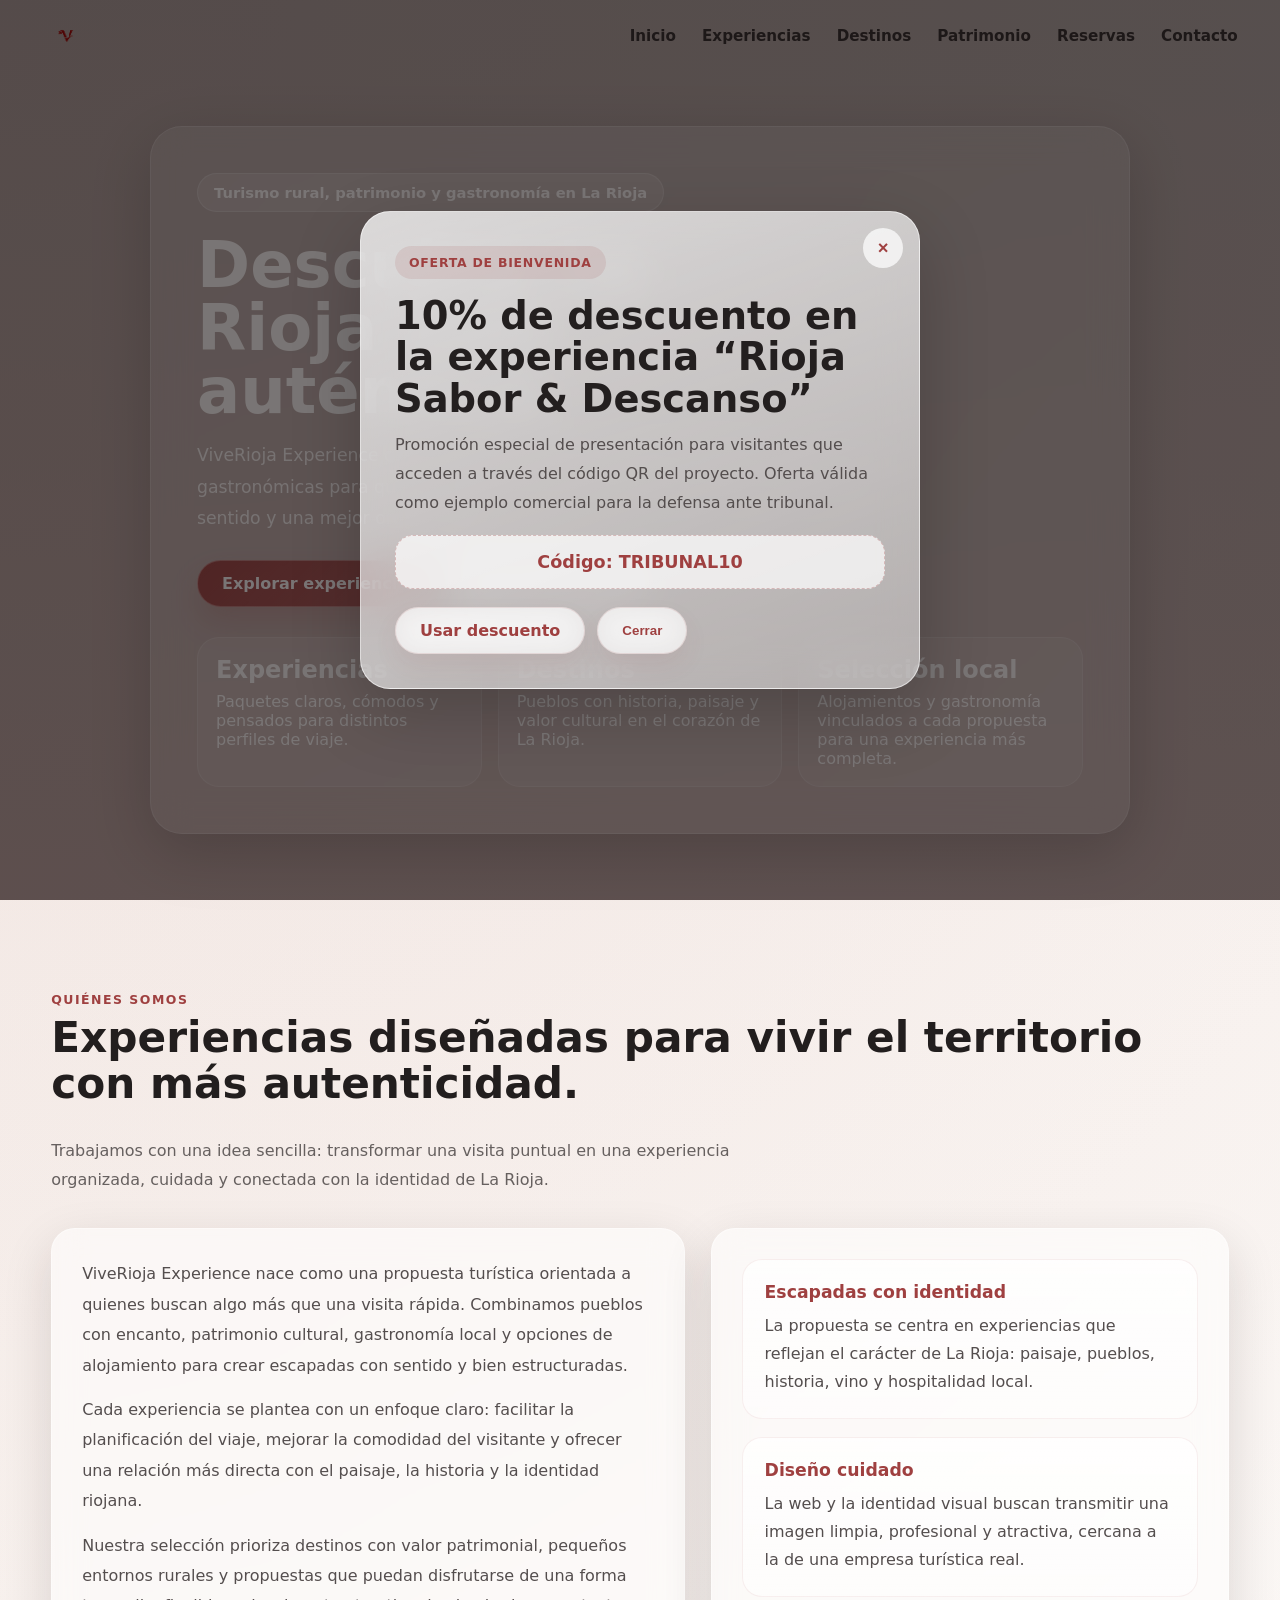
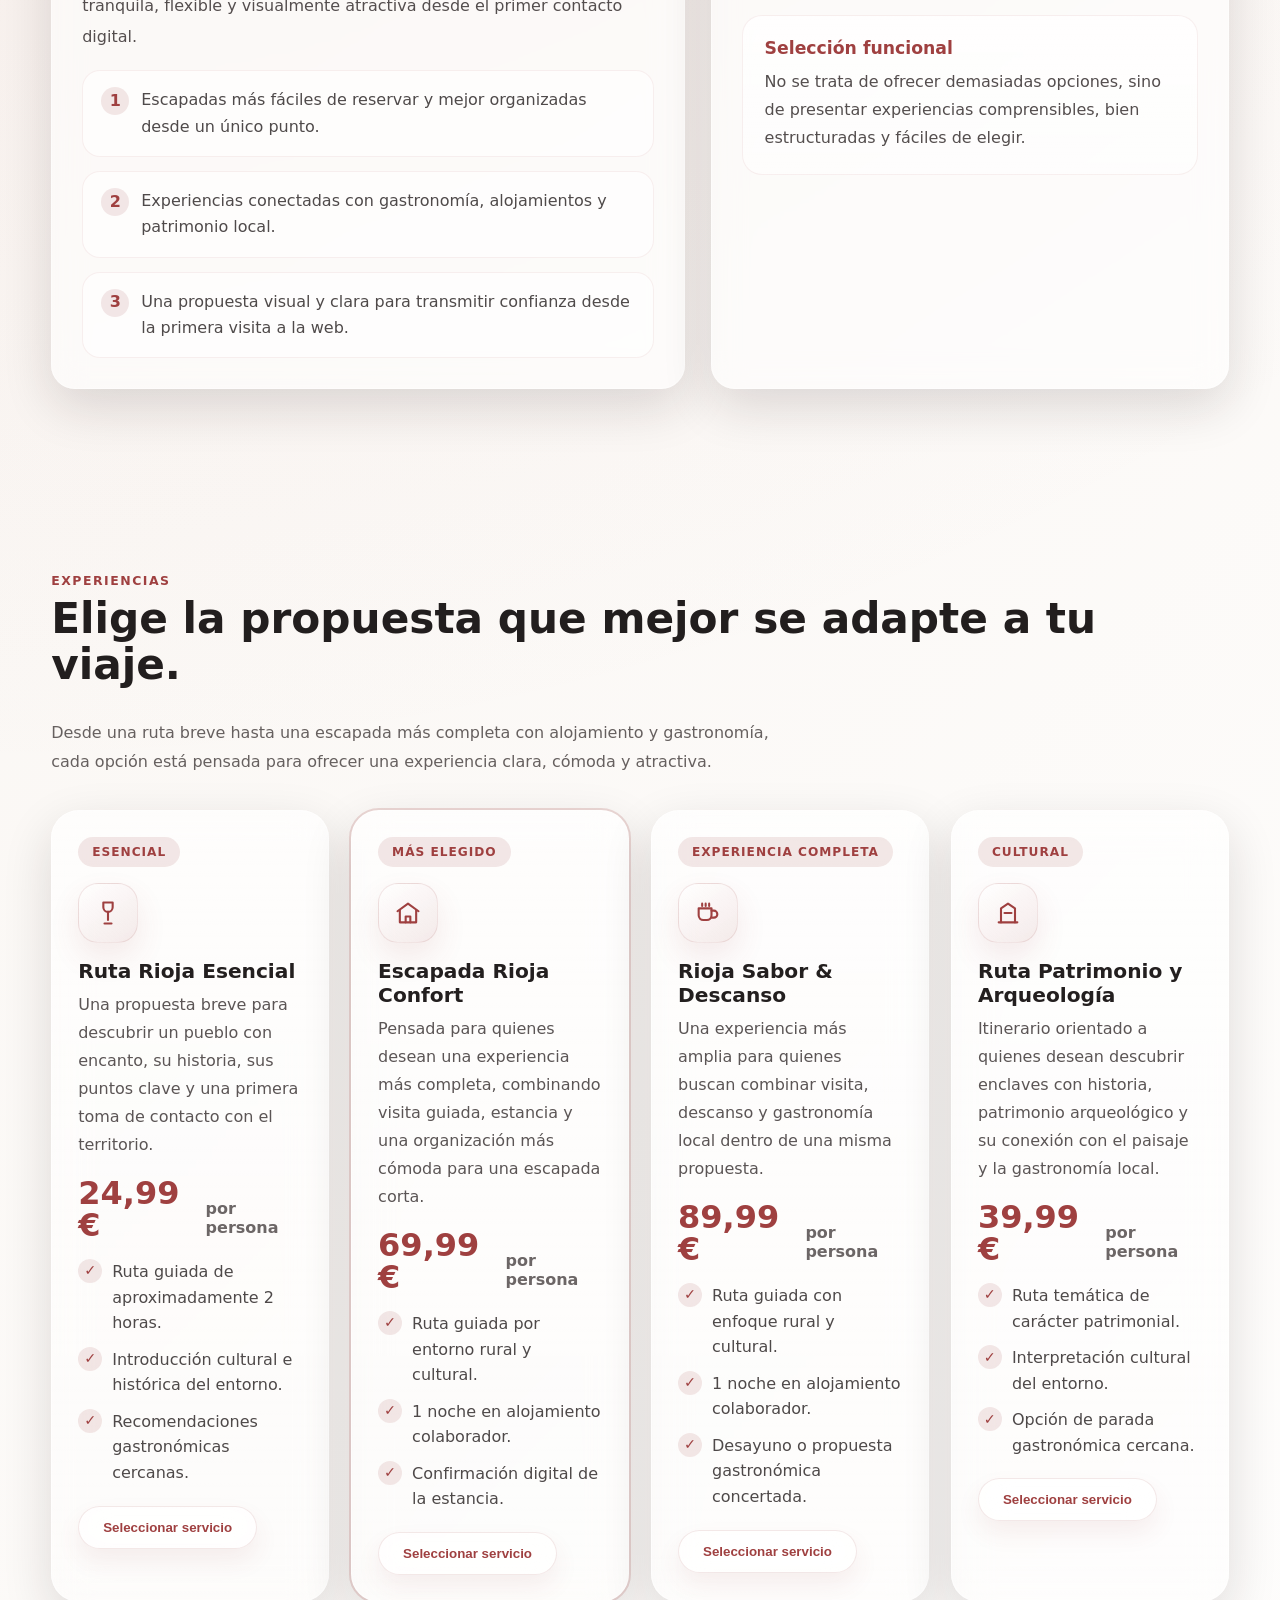
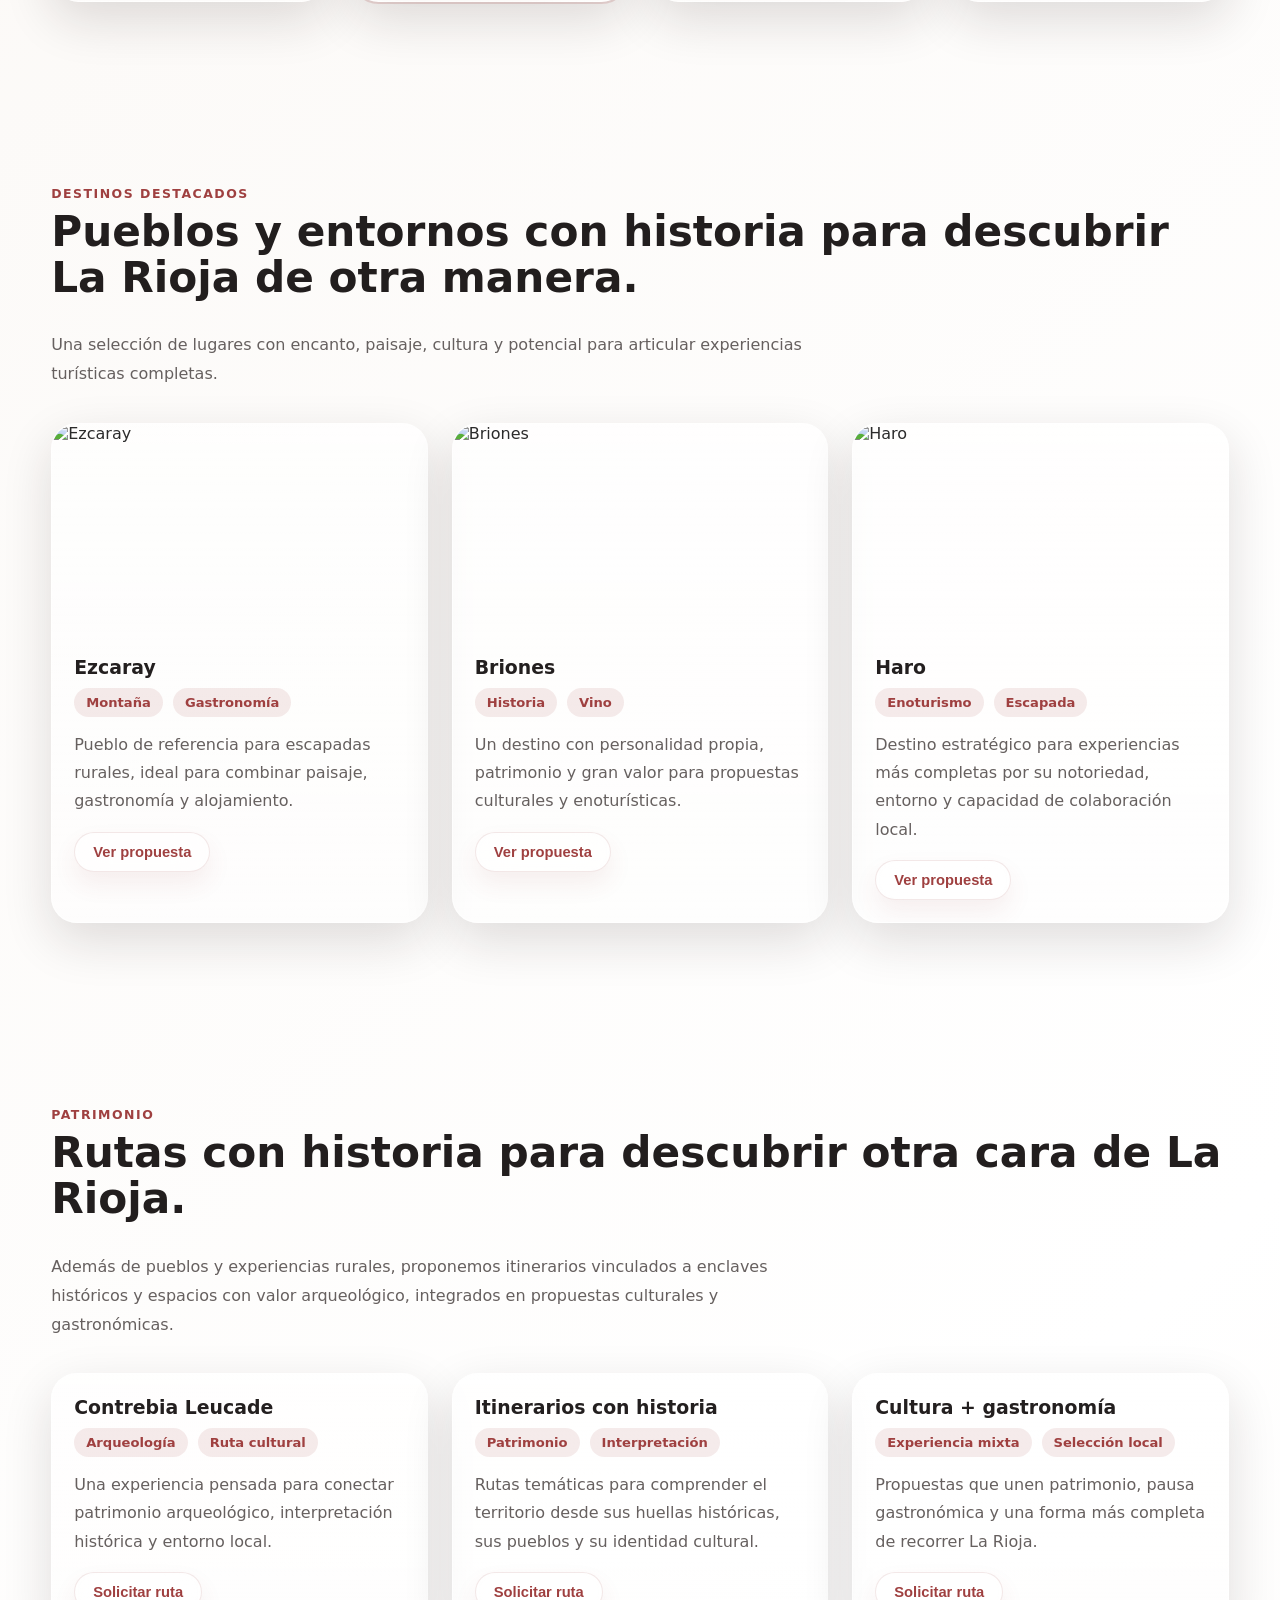
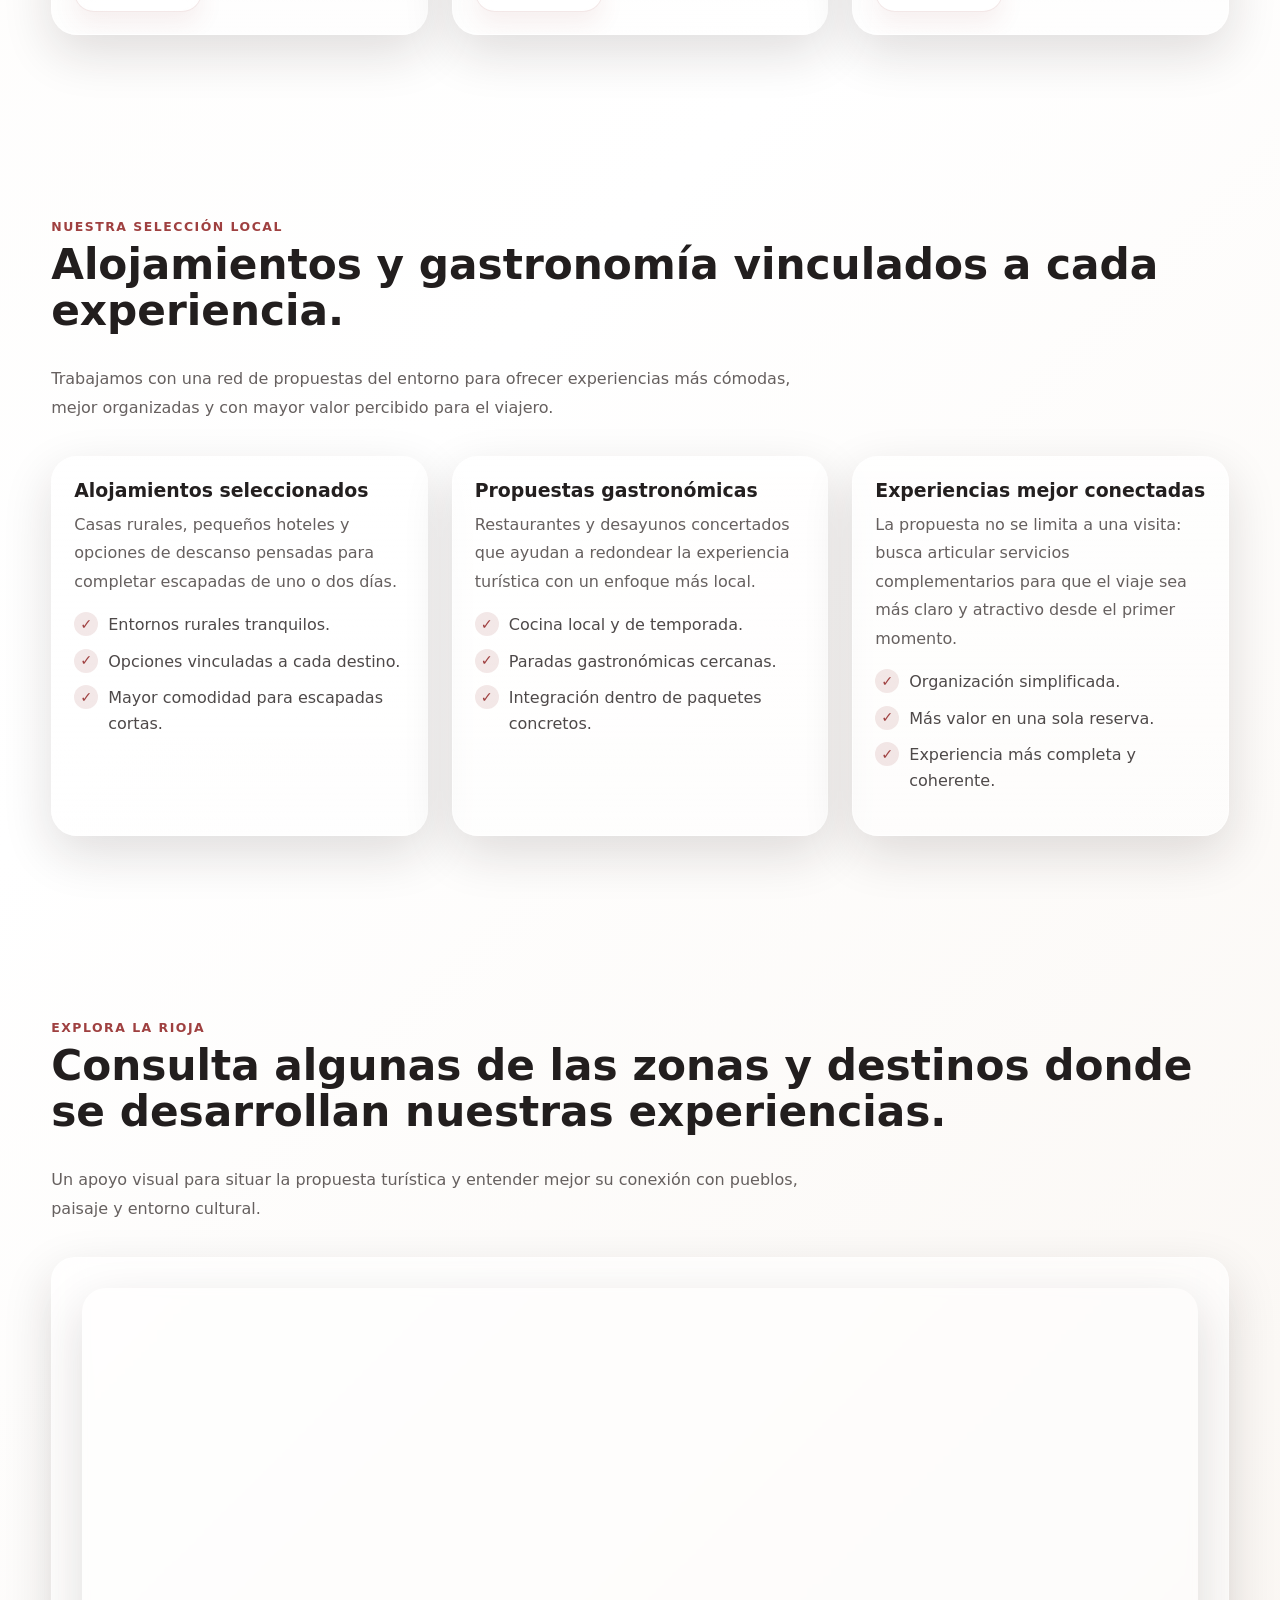
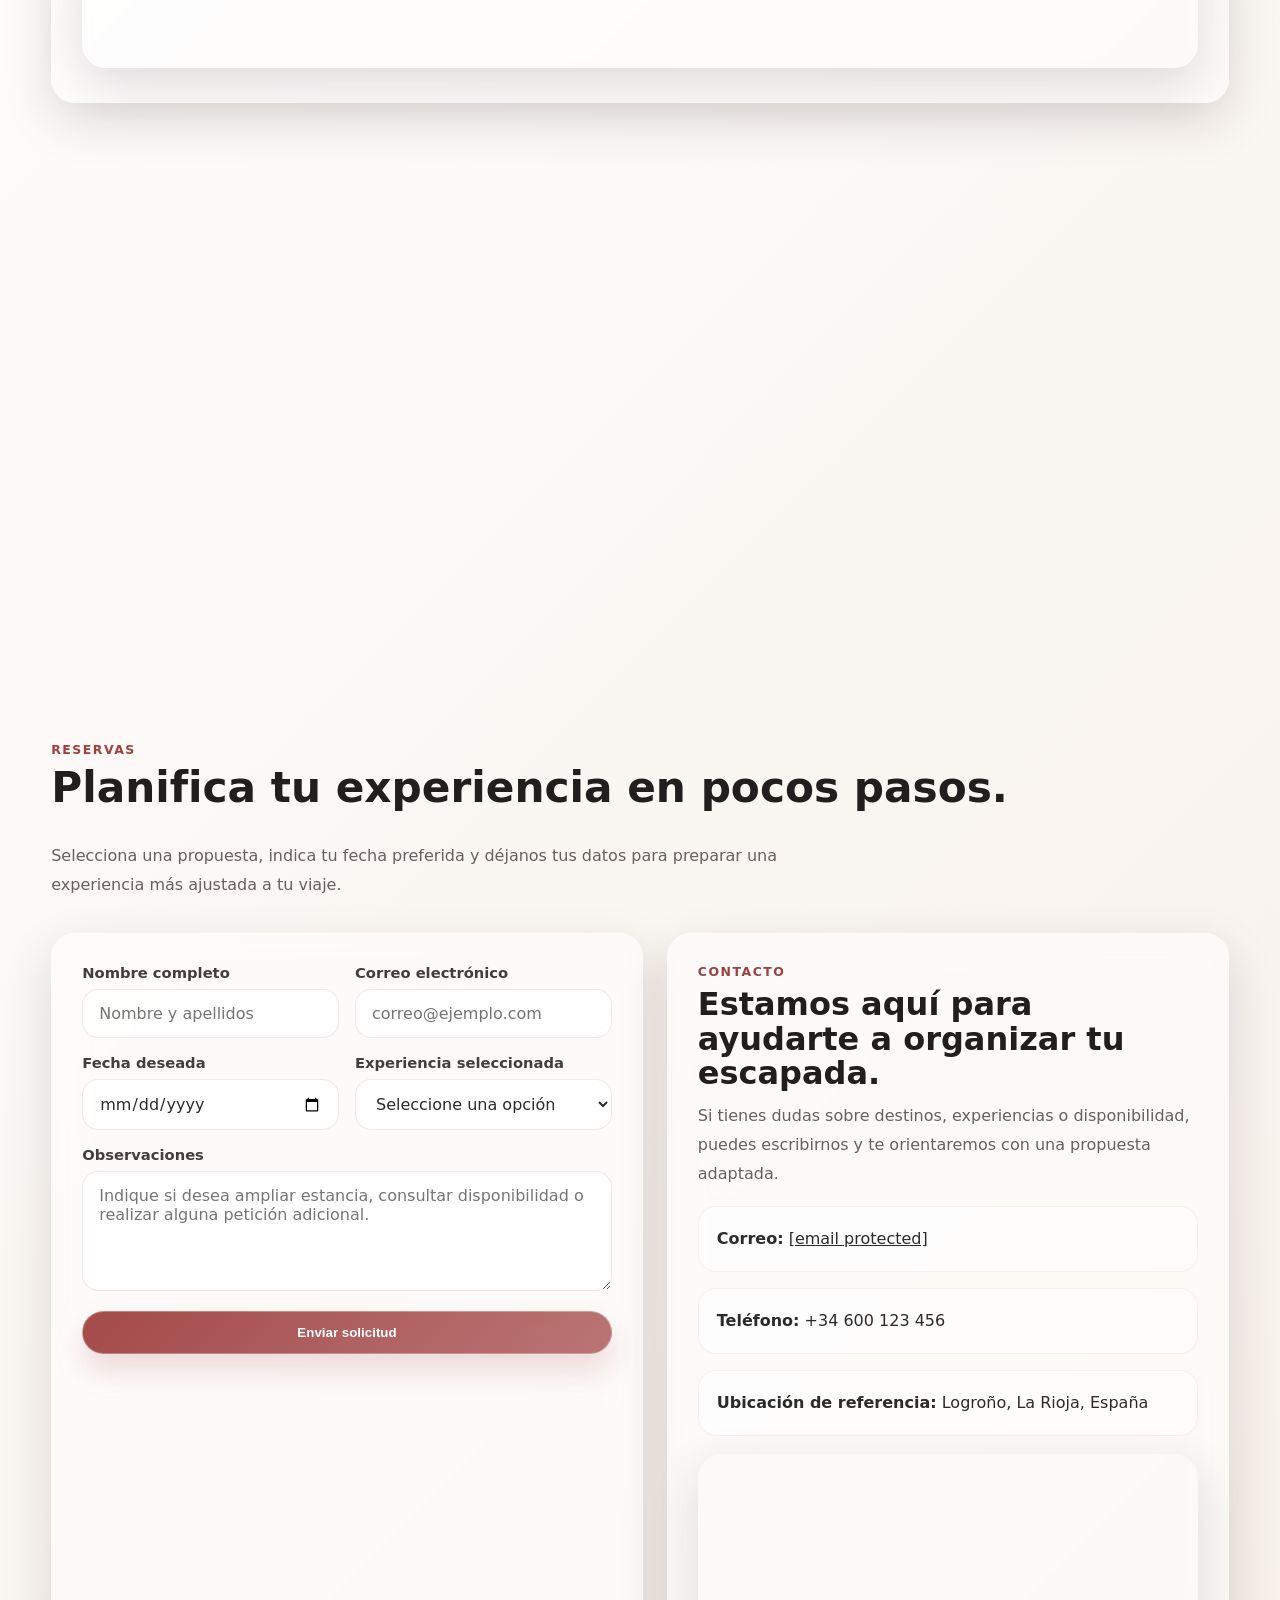
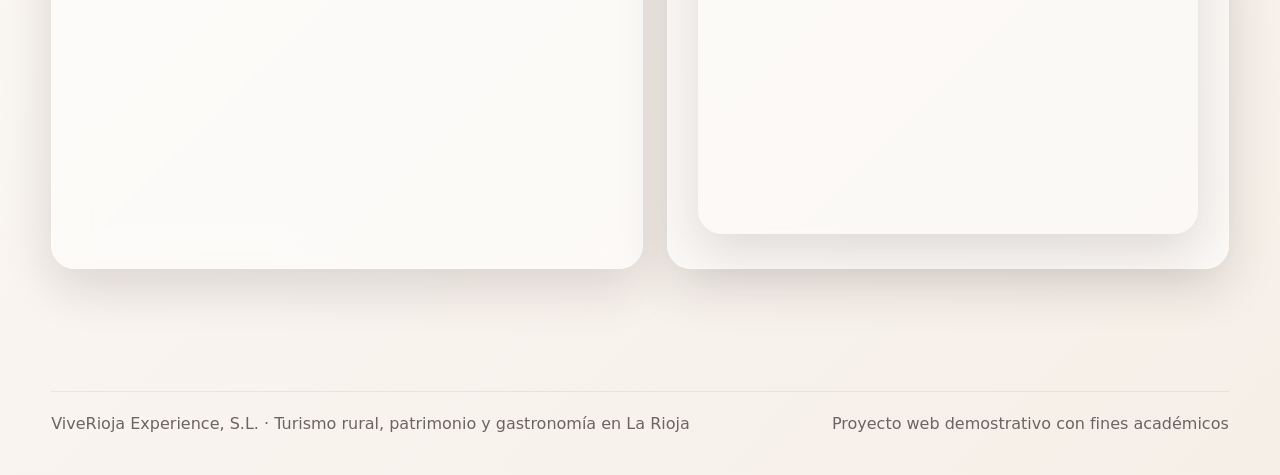
==== viverioja-experience/index.html @ 10814cdd "Add files via upload" ====
<!DOCTYPE html>
<html lang="es">
<head>
  <meta charset="UTF-8" />
  <meta name="viewport" content="width=device-width, initial-scale=1.0" />
  <title>ViveRioja Experience, S.L.</title>
  <meta name="description" content="ViveRioja Experience — Turismo rural, patrimonio y gastronomía en La Rioja. Experiencias auténticas para descubrir la región." />
  <meta name="author" content="ViveRioja Experience, S.L." />
  <link rel="canonical" href="https://viverioja.es/" />
  <link rel="icon" href="data:image/svg+xml,<svg xmlns='http://www.w3.org/2000/svg' viewBox='0 0 100 100'><text y='.9em' font-size='90'>🍷</text></svg>" />

  <style>
    :root {
      --brand: #9f4040;
      --brand-dark: #7c2f2f;
      --text: #2b2b2b;
      --muted: #66605f;
      --bg-soft: #f7f2ed;
      --glass: rgba(255,255,255,0.55);
      --glass-strong: rgba(255,255,255,0.72);
      --border: rgba(255,255,255,0.42);
      --shadow: 0 18px 50px rgba(36, 23, 23, 0.14);
      --radius: 24px;
      --max: 1220px;
      /* Colores de texto centralizados */
      --text-dark: #231f1f;
      --text-mid: #5b5555;
      --text-soft: #544e4e;
      --text-card: #4e4949;
      --text-label: #433d3d;
    }

    * {
      box-sizing: border-box;
      margin: 0;
      padding: 0;
    }

    html {
      scroll-behavior: smooth;
    }

    body {
      font-family: "Segoe UI", system-ui, sans-serif;
      color: var(--text);
      background:
        radial-gradient(circle at top left, rgba(159,64,64,0.10), transparent 28%),
        linear-gradient(135deg, #f8f3ee, #ffffff 58%, #f6efe8);
      overflow-x: hidden;
    }

    img {
      max-width: 100%;
      display: block;
    }

    a {
      color: inherit;
    }

    .container {
      width: min(92%, var(--max));
      margin: 0 auto;
    }

    nav {
      position: fixed;
      inset: 0 0 auto 0;
      z-index: 1200;
      transition: 0.2s ease;
    }

    nav.scrolled {
      background: rgba(255,255,255,0.7);
      backdrop-filter: blur(16px);
      border-bottom: 1px solid rgba(0,0,0,0.05);
      box-shadow: 0 8px 24px rgba(0,0,0,0.05);
    }

    .nav-wrap {
      width: min(94%, 1280px);
      margin: 0 auto;
      min-height: 72px;
      display: flex;
      align-items: center;
      justify-content: space-between;
      gap: 20px;
    }

    .brand {
      display: flex;
      align-items: center;
      text-decoration: none;
      flex-shrink: 0;
    }

    .brand img {
      height: 56px;
      width: auto;
      display: block;
    }

    .nav-links {
      display: flex;
      align-items: center;
      gap: 18px;
      flex-wrap: wrap;
    }

    .nav-links a {
      text-decoration: none;
      font-size: 0.95rem;
      font-weight: 600;
      color: #2e2b2b;
      transition: 0.25s ease;
      padding: 8px 4px;
    }

    .nav-links a:hover {
      color: var(--brand);
    }

    .btn,
    .ghost-btn,
    .package-btn,
    .mini-btn {
      position: relative;
      overflow: hidden;
      display: inline-flex;
      align-items: center;
      justify-content: center;
      gap: 8px;
      padding: 13px 24px;
      border-radius: 999px;
      text-decoration: none;
      font-weight: 700;
      transition: transform 0.28s ease, box-shadow 0.28s ease, background 0.28s ease, color 0.28s ease;
      cursor: pointer;
      border: 1px solid rgba(255,255,255,0.3);
      backdrop-filter: blur(16px);
    }

    .btn {
      color: white;
      background: linear-gradient(135deg, rgba(159,64,64,0.95), rgba(159,64,64,0.72));
      box-shadow: 0 16px 30px rgba(159,64,64,0.18);
    }

    .ghost-btn,
    .package-btn,
    .mini-btn {
      color: var(--brand);
      background: rgba(255,255,255,0.6);
      border-color: rgba(159,64,64,0.12);
      box-shadow: 0 12px 24px rgba(159,64,64,0.08);
    }

    .mini-btn {
      padding: 11px 18px;
      font-size: 0.92rem;
    }

    .btn:hover,
    .ghost-btn:hover,
    .package-btn:hover,
    .mini-btn:hover {
      transform: translateY(-2px);
      box-shadow: 0 18px 32px rgba(159,64,64,0.18);
    }

    .hero {
      min-height: 100vh;
      display: grid;
      place-items: center;
      position: relative;
      padding: 120px 0 60px;
      background:
        linear-gradient(rgba(18,12,12,0.30), rgba(73,22,22,0.30)),
        url('https://images.unsplash.com/photo-1506377247377-2a5b3b417ebb?auto=format&fit=crop&w=1800&q=80') center/cover fixed;
      color: white;
    }

    /* Fix parallax en iOS/Safari */
    @media (max-width: 768px) {
      .hero { background-attachment: scroll; }
    }

    /* Offset para nav fija al hacer scroll a sección */
    section[id] { scroll-margin-top: 80px; }

    .hero-card {
      width: min(92%, 980px);
      background: rgba(255,255,255,0.14);
      border: 1px solid rgba(255,255,255,0.22);
      backdrop-filter: blur(18px);
      border-radius: 32px;
      padding: 46px;
      box-shadow: 0 18px 60px rgba(0,0,0,0.18);
    }

    .eyebrow-light {
      display: inline-flex;
      padding: 10px 16px;
      border-radius: 999px;
      font-weight: 600;
      font-size: 0.92rem;
      background: rgba(255,255,255,0.16);
      border: 1px solid rgba(255,255,255,0.22);
      margin-bottom: 22px;
    }

    .hero h1 {
      font-size: clamp(2.7rem, 5vw, 5rem);
      line-height: 0.98;
      max-width: 10ch;
      margin-bottom: 18px;
    }

    .hero p {
      max-width: 720px;
      font-size: 1.08rem;
      line-height: 1.8;
      color: rgba(255,255,255,0.92);
      margin-bottom: 26px;
    }

    .hero-actions {
      display: flex;
      gap: 14px;
      flex-wrap: wrap;
      margin-bottom: 30px;
    }

    .hero-strip {
      display: grid;
      grid-template-columns: repeat(3, minmax(0,1fr));
      gap: 16px;
      margin-top: 12px;
    }

    .hero-box {
      background: rgba(255,255,255,0.10);
      border: 1px solid rgba(255,255,255,0.16);
      border-radius: 22px;
      padding: 18px;
    }

    .hero-box strong {
      display: block;
      font-size: 1.5rem;
      margin-bottom: 8px;
    }

    section {
      padding: 92px 0;
    }

    .section-head {
      display: flex;
      justify-content: space-between;
      align-items: end;
      gap: 20px;
      margin-bottom: 34px;
      flex-wrap: wrap;
    }

    .eyebrow {
      color: var(--brand);
      font-size: 0.78rem;
      font-weight: 800;
      letter-spacing: 0.12em;
      text-transform: uppercase;
      margin-bottom: 8px;
    }

    h2 {
      font-size: clamp(2rem, 3.3vw, 3rem);
      line-height: 1.08;
      margin-bottom: 10px;
      color: #221e1e;
    }

    .section-copy {
      max-width: 760px;
      color: var(--muted);
      line-height: 1.82;
    }

    .glass-panel {
      background: var(--glass);
      border: 1px solid var(--border);
      backdrop-filter: blur(16px);
      border-radius: var(--radius);
      box-shadow: var(--shadow);
      padding: 30px;
    }

    .intro-grid {
      display: grid;
      grid-template-columns: 1.1fr 0.9fr;
      gap: 26px;
      align-items: stretch;
    }

    .intro-copy p {
      color: #544e4e;
      line-height: 1.9;
      margin-bottom: 14px;
    }

    .intro-list {
      display: grid;
      gap: 14px;
      margin-top: 18px;
    }

    .intro-list li {
      list-style: none;
      display: flex;
      gap: 12px;
      align-items: start;
      padding: 16px 18px;
      border-radius: 18px;
      background: rgba(255,255,255,0.58);
      border: 1px solid rgba(159,64,64,0.08);
      color: #4f4a4a;
      line-height: 1.65;
    }

    .mini-badge {
      width: 28px;
      height: 28px;
      border-radius: 50%;
      display: grid;
      place-items: center;
      background: rgba(159,64,64,0.12);
      color: var(--brand);
      font-weight: 800;
      flex: 0 0 auto;
    }

    .side-stack {
      display: grid;
      gap: 18px;
    }

    .side-card {
      border-radius: 20px;
      padding: 22px;
      background: linear-gradient(180deg, rgba(255,255,255,0.75), rgba(255,255,255,0.50));
      border: 1px solid rgba(159,64,64,0.08);
    }

    .side-card h3 {
      color: var(--brand);
      font-size: 1.08rem;
      margin-bottom: 10px;
    }

    .side-card p {
      color: #565050;
      line-height: 1.75;
    }

    .package-grid {
      display: grid;
      grid-template-columns: repeat(4, minmax(0,1fr));
      gap: 22px;
    }

    .package-card {
      position: relative;
      background: linear-gradient(180deg, rgba(255,255,255,0.68), rgba(255,255,255,0.42));
      border: 1px solid rgba(255,255,255,0.56);
      backdrop-filter: blur(18px);
      border-radius: 28px;
      padding: 26px;
      box-shadow: var(--shadow);
      transition: transform 0.3s ease, box-shadow 0.3s ease, opacity 0.3s ease, filter 0.3s ease;
      z-index: 2;
    }

    .package-card.featured {
      outline: 2px solid rgba(159,64,64,0.18);
    }

    .package-grid:hover .package-card {
      opacity: 0.45;
      transform: scale(0.98);
      filter: brightness(0.78);
    }

    .package-grid:hover .package-card:hover {
      opacity: 1;
      transform: scale(1.035) translateY(-10px);
      filter: brightness(1);
      z-index: 10;
      outline: 2px solid rgba(159,64,64,0.22);
      box-shadow: 0 24px 48px rgba(159,64,64,0.18);
    }

    .pill {
      display: inline-flex;
      padding: 8px 14px;
      border-radius: 999px;
      background: rgba(159,64,64,0.12);
      color: var(--brand);
      font-size: 0.76rem;
      font-weight: 800;
      letter-spacing: 0.08em;
      text-transform: uppercase;
      margin-bottom: 16px;
    }

    .package-icon {
      width: 60px;
      height: 60px;
      border-radius: 20px;
      display: grid;
      place-items: center;
      margin-bottom: 16px;
      color: var(--brand);
      background: linear-gradient(145deg, rgba(255,255,255,0.78), rgba(159,64,64,0.10));
      border: 1px solid rgba(159,64,64,0.12);
      box-shadow: 0 14px 30px rgba(159,64,64,0.10);
    }

    .package-title {
      font-size: 1.26rem;
      color: var(--text-dark);
      margin-bottom: 8px;
    }

    .package-desc {
      color: var(--text-mid);
      line-height: 1.75;
      min-height: 88px;
      margin-bottom: 18px;
    }

    .price {
      display: flex;
      align-items: end;
      gap: 8px;
      margin-bottom: 18px;
      position: relative;
      z-index: 5;
    }

    .price strong {
      font-size: 2rem;
      line-height: 1;
      color: var(--brand);
    }

    .price span {
      color: #6c6666;
      font-weight: 600;
      margin-bottom: 4px;
    }

    .package-features {
      display: grid;
      gap: 11px;
      margin-bottom: 20px;
    }

    .package-features li {
      list-style: none;
      display: flex;
      gap: 10px;
      align-items: start;
      color: var(--text-card);
      line-height: 1.6;
    }

    .tick {
      width: 24px;
      height: 24px;
      display: grid;
      place-items: center;
      border-radius: 50%;
      background: rgba(159,64,64,0.12);
      color: var(--brand);
      font-size: 0.9rem;
      flex: 0 0 auto;
      font-weight: 800;
    }

    .destinations-grid,
    .culture-grid,
    .partners-grid {
      display: grid;
      grid-template-columns: repeat(3, minmax(0,1fr));
      gap: 24px;
    }

    .destination-card,
    .culture-card,
    .partner-card {
      background: linear-gradient(180deg, rgba(255,255,255,0.68), rgba(255,255,255,0.44));
      border: 1px solid rgba(255,255,255,0.58);
      border-radius: 26px;
      overflow: hidden;
      box-shadow: var(--shadow);
      transition: transform 0.3s ease, box-shadow 0.3s ease;
    }

    .destination-card:hover,
    .culture-card:hover,
    .partner-card:hover {
      transform: translateY(-7px);
      box-shadow: 0 24px 42px rgba(159,64,64,0.14);
    }

    .card-image {
      width: 100%;
      height: 210px;
      object-fit: cover;
    }

    .card-body {
      padding: 22px;
    }

    .card-body h3 {
      font-size: 1.18rem;
      color: var(--text-dark);
      margin-bottom: 10px;
    }

    .card-body p {
      color: var(--muted);
      line-height: 1.78;
      margin-bottom: 16px;
    }

    .meta-row {
      display: flex;
      gap: 10px;
      flex-wrap: wrap;
      margin-bottom: 14px;
    }

    .meta-chip {
      padding: 7px 12px;
      border-radius: 999px;
      background: rgba(159,64,64,0.10);
      color: var(--brand);
      font-size: 0.82rem;
      font-weight: 700;
    }

    .cta-band {
      padding: 78px 0;
    }

    .cta-box {
      background:
        linear-gradient(135deg, rgba(159,64,64,0.94), rgba(124,47,47,0.84)),
        rgba(159,64,64,0.9);
      color: white;
      border-radius: 32px;
      padding: 42px;
      box-shadow: 0 20px 50px rgba(159,64,64,0.22);
    }

    .cta-box h2 {
      color: white;
      margin-bottom: 12px;
    }

    .cta-box p {
      max-width: 760px;
      line-height: 1.85;
      margin-bottom: 22px;
      color: rgba(255,255,255,0.92);
    }

    .map-frame {
      width: 100%;
      height: 380px;
      border: 0;
      border-radius: 24px;
      box-shadow: var(--shadow);
    }

    .booking-grid {
      display: grid;
      grid-template-columns: 1fr 0.95fr;
      gap: 24px;
    }

    form {
      display: grid;
      gap: 16px;
    }

    .field-row {
      display: grid;
      grid-template-columns: 1fr 1fr;
      gap: 16px;
    }

    label {
      display: block;
      font-size: 0.92rem;
      font-weight: 700;
      margin-bottom: 8px;
      color: var(--text-label);
    }

    input, select, textarea {
      width: 100%;
      padding: 14px 16px;
      border-radius: 16px;
      border: 1px solid rgba(159,64,64,0.12);
      background: rgba(255,255,255,0.74);
      font: inherit;
      color: var(--text);
      transition: border-color 0.22s ease, box-shadow 0.22s ease, transform 0.22s ease;
    }

    input:focus, select:focus, textarea:focus {
      outline: none;
      border-color: rgba(159,64,64,0.42);
      box-shadow: 0 0 0 4px rgba(159,64,64,0.08);
      transform: translateY(-1px);
    }

    textarea {
      min-height: 120px;
      resize: vertical;
    }

    .success-message {
      display: none;
      margin-top: 10px;
      padding: 15px 18px;
      border-radius: 16px;
      background: rgba(159,64,64,0.08);
      color: var(--brand);
      font-weight: 700;
      border: 1px solid rgba(159,64,64,0.12);
    }

    .contact-list {
      display: grid;
      gap: 16px;
      margin-top: 14px;
    }

    .contact-item {
      padding: 18px;
      border-radius: 18px;
      background: rgba(255,255,255,0.62);
      border: 1px solid rgba(159,64,64,0.08);
      line-height: 1.75;
    }

    footer {
      padding: 30px 0 42px;
      color: #6b6464;
    }

    .footer-wrap {
      border-top: 1px solid rgba(159,64,64,0.10);
      padding-top: 22px;
      display: flex;
      justify-content: space-between;
      align-items: center;
      gap: 18px;
      flex-wrap: wrap;
    }

    .promo-modal {
      position: fixed;
      inset: 0;
      display: none;
      align-items: center;
      justify-content: center;
      background: rgba(16,10,10,0.56);
      padding: 20px;
      z-index: 3000;
    }

    .promo-modal.show {
      display: flex;
    }

    .promo-box {
      width: min(92%, 560px);
      background: linear-gradient(160deg, rgba(255,255,255,0.78), rgba(255,255,255,0.52));
      border: 1px solid rgba(255,255,255,0.55);
      backdrop-filter: blur(20px);
      border-radius: 30px;
      padding: 34px;
      box-shadow: 0 24px 70px rgba(0,0,0,0.2);
      position: relative;
    }

    .promo-tag {
      display: inline-flex;
      padding: 9px 14px;
      border-radius: 999px;
      background: rgba(159,64,64,0.12);
      color: var(--brand);
      font-weight: 800;
      letter-spacing: 0.06em;
      text-transform: uppercase;
      font-size: 0.78rem;
      margin-bottom: 16px;
    }

    .promo-box h3 {
      font-size: clamp(1.8rem, 4vw, 2.4rem);
      line-height: 1.08;
      margin-bottom: 12px;
      color: #231e1e;
    }

    .promo-box p {
      line-height: 1.8;
      color: #564f4f;
      margin-bottom: 18px;
    }

    .promo-code {
      padding: 16px 18px;
      border-radius: 18px;
      background: rgba(255,255,255,0.72);
      border: 1px dashed rgba(159,64,64,0.30);
      color: var(--brand);
      text-align: center;
      font-size: 1.1rem;
      font-weight: 900;
      margin-bottom: 18px;
    }

    .promo-actions {
      display: flex;
      gap: 12px;
      flex-wrap: wrap;
    }

    .close-promo {
      position: absolute;
      top: 16px;
      right: 16px;
      width: 40px;
      height: 40px;
      border: none;
      border-radius: 50%;
      background: rgba(255,255,255,0.72);
      color: var(--brand);
      cursor: pointer;
      font-size: 1.15rem;
      font-weight: 900;
    }

    #priceOverlay {
      position: fixed;
      inset: 0;
      background: rgba(0,0,0,0.64);
      backdrop-filter: blur(3px);
      z-index: 1;
      opacity: 0;
      pointer-events: none;
      transition: opacity 0.35s ease;
    }

    #priceOverlay.active {
      opacity: 1;
      pointer-events: auto;
    }

    .fade-up {
      opacity: 0;
      transform: translateY(28px);
      transition: opacity 0.75s ease, transform 0.75s ease;
    }

    .fade-up.show {
      opacity: 1;
      transform: translateY(0);
    }

    @media (max-width: 1080px) {
      .package-grid {
        grid-template-columns: repeat(2, minmax(0,1fr));
      }
    }

    @media (max-width: 980px) {
      .intro-grid,
      .destinations-grid,
      .culture-grid,
      .partners-grid,
      .booking-grid {
        grid-template-columns: 1fr;
      }

      .hero-strip,
      .field-row {
        grid-template-columns: 1fr;
      }
    }

    @media (max-width: 760px) {
      .nav-wrap {
        flex-direction: column;
        align-items: flex-start;
        padding: 14px 0;
      }

      .nav-links {
        gap: 10px 14px;
      }

      .hero {
        background-attachment: scroll;
      }

      .hero-card {
        padding: 32px 22px;
      }

      .package-grid {
        grid-template-columns: 1fr;
      }

      .hero h1 {
        max-width: 100%;
      }
    }

    /* ── Offset scroll para nav fija ── */
    section[id], header[id] { scroll-margin-top: 80px; }

    /* ── Colores hardcoded → variables ── */
    .promo-box h3 { color: var(--text-dark); }
    .promo-box p  { color: var(--text-soft); }
    .intro-copy p { color: var(--text-soft); }
    .side-card p  { color: var(--text-soft); }

    /* ── Menú hamburguesa ── */
    #menuBtn {
      display: none;
      background: none;
      border: none;
      font-size: 1.5rem;
      cursor: pointer;
      color: var(--text-dark);
      padding: 4px 8px;
      line-height: 1;
    }

    @media (max-width: 640px) {
      #menuBtn { display: block; }

      .nav-links {
        display: none;
        position: absolute;
        top: 100%;
        left: 0;
        right: 0;
        flex-direction: column;
        align-items: flex-start;
        gap: 0;
        background: rgba(255,255,255,0.97);
        backdrop-filter: blur(16px);
        border-bottom: 1px solid rgba(0,0,0,0.06);
        padding: 8px 0 16px;
      }

      .nav-links.open { display: flex; }

      .nav-links a {
        width: 100%;
        padding: 12px 24px;
        font-size: 1rem;
        border-bottom: 1px solid rgba(0,0,0,0.04);
      }

      .brand img { height: 44px; }

      .nav-wrap {
        flex-direction: row;
        align-items: center;
        position: relative;
      }
    }
  </style>
</head>
<body>

  <nav id="navbar">
    <div class="nav-wrap">
      <a href="#inicio" class="brand">
        <img src="img/logo-viverioja.png" alt="ViveRioja Experience — Inicio">
      </a>

      <button id="menuBtn" aria-label="Abrir menú" aria-expanded="false" onclick="toggleMenu()">☰</button>

      <div class="nav-links" id="navLinks">
        <a href="#inicio">Inicio</a>
        <a href="#experiencias">Experiencias</a>
        <a href="#destinos">Destinos</a>
        <a href="#patrimonio">Patrimonio</a>
        <a href="#reservas">Reservas</a>
        <a href="#contacto">Contacto</a>
      </div>
    </div>
  </nav>

  <header class="hero" id="inicio">
    <div class="hero-card fade-up show">
      <span class="eyebrow-light">Turismo rural, patrimonio y gastronomía en La Rioja</span>
      <h1>Descubre La Rioja más auténtica.</h1>
      <p>
        ViveRioja Experience diseña escapadas rurales, rutas culturales y experiencias gastronómicas para quienes desean conocer el territorio con más calma, más sentido y una mejor organización.
      </p>

      <div class="hero-actions">
        <a href="#experiencias" class="btn">Explorar experiencias</a>
        <a href="#reservas" class="ghost-btn">Reservar ahora</a>
      </div>

      <div class="hero-strip">
        <div class="hero-box">
          <strong>Experiencias</strong>
          <span>Paquetes claros, cómodos y pensados para distintos perfiles de viaje.</span>
        </div>
        <div class="hero-box">
          <strong>Destinos</strong>
          <span>Pueblos con historia, paisaje y valor cultural en el corazón de La Rioja.</span>
        </div>
        <div class="hero-box">
          <strong>Selección local</strong>
          <span>Alojamientos y gastronomía vinculados a cada propuesta para una experiencia más completa.</span>
        </div>
      </div>
    </div>
  </header>

  <main>

    <section id="presentacion">
      <div class="container">
        <div class="section-head fade-up">
          <div>
            <div class="eyebrow">Quiénes somos</div>
            <h2>Experiencias diseñadas para vivir el territorio con más autenticidad.</h2>
          </div>
          <p class="section-copy">
            Trabajamos con una idea sencilla: transformar una visita puntual en una experiencia organizada, cuidada y conectada con la identidad de La Rioja.
          </p>
        </div>

        <div class="intro-grid">
          <div class="glass-panel intro-copy fade-up">
            <p>
              ViveRioja Experience nace como una propuesta turística orientada a quienes buscan algo más que una visita rápida. Combinamos pueblos con encanto, patrimonio cultural, gastronomía local y opciones de alojamiento para crear escapadas con sentido y bien estructuradas.
            </p>
            <p>
              Cada experiencia se plantea con un enfoque claro: facilitar la planificación del viaje, mejorar la comodidad del visitante y ofrecer una relación más directa con el paisaje, la historia y la identidad riojana.
            </p>
            <p>
              Nuestra selección prioriza destinos con valor patrimonial, pequeños entornos rurales y propuestas que puedan disfrutarse de una forma tranquila, flexible y visualmente atractiva desde el primer contacto digital.
            </p>

            <ul class="intro-list">
              <li><span class="mini-badge">1</span><span>Escapadas más fáciles de reservar y mejor organizadas desde un único punto.</span></li>
              <li><span class="mini-badge">2</span><span>Experiencias conectadas con gastronomía, alojamientos y patrimonio local.</span></li>
              <li><span class="mini-badge">3</span><span>Una propuesta visual y clara para transmitir confianza desde la primera visita a la web.</span></li>
            </ul>
          </div>

          <div class="glass-panel fade-up">
            <div class="side-stack">
              <div class="side-card">
                <h3>Escapadas con identidad</h3>
                <p>La propuesta se centra en experiencias que reflejan el carácter de La Rioja: paisaje, pueblos, historia, vino y hospitalidad local.</p>
              </div>

              <div class="side-card">
                <h3>Diseño cuidado</h3>
                <p>La web y la identidad visual buscan transmitir una imagen limpia, profesional y atractiva, cercana a la de una empresa turística real.</p>
              </div>

              <div class="side-card">
                <h3>Selección funcional</h3>
                <p>No se trata de ofrecer demasiadas opciones, sino de presentar experiencias comprensibles, bien estructuradas y fáciles de elegir.</p>
              </div>
            </div>
          </div>
        </div>
      </div>
    </section>

    <section id="experiencias">
      <div class="container">
        <div class="section-head fade-up">
          <div>
            <div class="eyebrow">Experiencias</div>
            <h2>Elige la propuesta que mejor se adapte a tu viaje.</h2>
          </div>
          <p class="section-copy">
            Desde una ruta breve hasta una escapada más completa con alojamiento y gastronomía, cada opción está pensada para ofrecer una experiencia clara, cómoda y atractiva.
          </p>
        </div>

        <div class="package-grid">
          <article class="package-card fade-up">
            <span class="pill">Esencial</span>

            <div class="package-icon" aria-hidden="true">
              <svg viewBox="0 0 24 24" fill="none" width="28" height="28" stroke="currentColor" stroke-width="1.8" stroke-linecap="round" stroke-linejoin="round">
                <path d="M8 3h8v4a4 4 0 0 1-8 0V3Z"></path>
                <path d="M12 11v7"></path>
                <path d="M9 21h6"></path>
              </svg>
            </div>

            <h3 class="package-title">Ruta Rioja Esencial</h3>
            <p class="package-desc">
              Una propuesta breve para descubrir un pueblo con encanto, su historia, sus puntos clave y una primera toma de contacto con el territorio.
            </p>

            <div class="price">
              <strong>24,99 €</strong>
              <span>por persona</span>
            </div>

            <ul class="package-features">
              <li><span class="tick">✓</span><span>Ruta guiada de aproximadamente 2 horas.</span></li>
              <li><span class="tick">✓</span><span>Introducción cultural e histórica del entorno.</span></li>
              <li><span class="tick">✓</span><span>Recomendaciones gastronómicas cercanas.</span></li>
            </ul>

            <button class="package-btn" onclick="selectPackage('Ruta Rioja Esencial - 24,99 €'); activatePriceFocus();">
              Seleccionar servicio
            </button>
          </article>

          <article class="package-card featured fade-up">
            <span class="pill">Más elegido</span>

            <div class="package-icon" aria-hidden="true">
              <svg viewBox="0 0 24 24" fill="none" width="28" height="28" stroke="currentColor" stroke-width="1.8" stroke-linecap="round" stroke-linejoin="round">
                <path d="M3 10.5 12 4l9 6.5"></path>
                <path d="M5 9.5V20h14V9.5"></path>
                <path d="M10 20v-5h4v5"></path>
              </svg>
            </div>

            <h3 class="package-title">Escapada Rioja Confort</h3>
            <p class="package-desc">
              Pensada para quienes desean una experiencia más completa, combinando visita guiada, estancia y una organización más cómoda para una escapada corta.
            </p>

            <div class="price">
              <strong>69,99 €</strong>
              <span>por persona</span>
            </div>

            <ul class="package-features">
              <li><span class="tick">✓</span><span>Ruta guiada por entorno rural y cultural.</span></li>
              <li><span class="tick">✓</span><span>1 noche en alojamiento colaborador.</span></li>
              <li><span class="tick">✓</span><span>Confirmación digital de la estancia.</span></li>
            </ul>

            <button class="package-btn" onclick="selectPackage('Escapada Rioja Confort - 69,99 €'); activatePriceFocus();">
              Seleccionar servicio
            </button>
          </article>

          <article class="package-card fade-up">
            <span class="pill">Experiencia completa</span>

            <div class="package-icon" aria-hidden="true">
              <svg viewBox="0 0 24 24" fill="none" width="28" height="28" stroke="currentColor" stroke-width="1.8" stroke-linecap="round" stroke-linejoin="round">
                <path d="M4 8h11v6a4 4 0 0 1-4 4H8a4 4 0 0 1-4-4V8Z"></path>
                <path d="M15 10h2a3 3 0 1 1 0 6h-2"></path>
                <path d="M7 4v2"></path>
                <path d="M10 4v2"></path>
                <path d="M13 4v2"></path>
              </svg>
            </div>

            <h3 class="package-title">Rioja Sabor & Descanso</h3>
            <p class="package-desc">
              Una experiencia más amplia para quienes buscan combinar visita, descanso y gastronomía local dentro de una misma propuesta.
            </p>

            <div class="price">
              <strong>89,99 €</strong>
              <span>por persona</span>
            </div>

            <ul class="package-features">
              <li><span class="tick">✓</span><span>Ruta guiada con enfoque rural y cultural.</span></li>
              <li><span class="tick">✓</span><span>1 noche en alojamiento colaborador.</span></li>
              <li><span class="tick">✓</span><span>Desayuno o propuesta gastronómica concertada.</span></li>
            </ul>

            <button class="package-btn" onclick="selectPackage('Rioja Sabor & Descanso - 89,99 €'); activatePriceFocus();">
              Seleccionar servicio
            </button>
          </article>

          <article class="package-card fade-up">
            <span class="pill">Cultural</span>

            <div class="package-icon" aria-hidden="true">
              <svg viewBox="0 0 24 24" fill="none" width="28" height="28" stroke="currentColor" stroke-width="1.8" stroke-linecap="round" stroke-linejoin="round">
                <path d="M4 20h16"></path>
                <path d="M6 20V8l6-4 6 4v12"></path>
                <path d="M9 12h6"></path>
              </svg>
            </div>

            <h3 class="package-title">Ruta Patrimonio y Arqueología</h3>
            <p class="package-desc">
              Itinerario orientado a quienes desean descubrir enclaves con historia, patrimonio arqueológico y su conexión con el paisaje y la gastronomía local.
            </p>

            <div class="price">
              <strong>39,99 €</strong>
              <span>por persona</span>
            </div>

            <ul class="package-features">
              <li><span class="tick">✓</span><span>Ruta temática de carácter patrimonial.</span></li>
              <li><span class="tick">✓</span><span>Interpretación cultural del entorno.</span></li>
              <li><span class="tick">✓</span><span>Opción de parada gastronómica cercana.</span></li>
            </ul>

            <button class="package-btn" onclick="selectPackage('Ruta Patrimonio y Arqueología - 39,99 €'); activatePriceFocus();">
              Seleccionar servicio
            </button>
          </article>
        </div>
      </div>
    </section>

    <section id="destinos">
      <div class="container">
        <div class="section-head fade-up">
          <div>
            <div class="eyebrow">Destinos destacados</div>
            <h2>Pueblos y entornos con historia para descubrir La Rioja de otra manera.</h2>
          </div>
          <p class="section-copy">
            Una selección de lugares con encanto, paisaje, cultura y potencial para articular experiencias turísticas completas.
          </p>
        </div>

        <div class="destinations-grid">
          <article class="destination-card fade-up">
            <img class="card-image" src="https://images.unsplash.com/photo-1500534314209-a25ddb2bd429?auto=format&fit=crop&w=1200&q=80" alt="Ezcaray" loading="lazy">
            <div class="card-body">
              <h3>Ezcaray</h3>
              <div class="meta-row">
                <span class="meta-chip">Montaña</span>
                <span class="meta-chip">Gastronomía</span>
              </div>
              <p>Pueblo de referencia para escapadas rurales, ideal para combinar paisaje, gastronomía y alojamiento.</p>
              <button class="mini-btn" onclick="selectPackage('Escapada Rioja Confort - 69,99 €'); document.getElementById('reservas').scrollIntoView({behavior:'smooth'});">Ver propuesta</button>
            </div>
          </article>

          <article class="destination-card fade-up">
            <img class="card-image" src="https://images.unsplash.com/photo-1467269204594-9661b134dd2b?auto=format&fit=crop&w=1200&q=80" alt="Briones" loading="lazy">
            <div class="card-body">
              <h3>Briones</h3>
              <div class="meta-row">
                <span class="meta-chip">Historia</span>
                <span class="meta-chip">Vino</span>
              </div>
              <p>Un destino con personalidad propia, patrimonio y gran valor para propuestas culturales y enoturísticas.</p>
              <button class="mini-btn" onclick="selectPackage('Ruta Rioja Esencial - 24,99 €'); document.getElementById('reservas').scrollIntoView({behavior:'smooth'});">Ver propuesta</button>
            </div>
          </article>

          <article class="destination-card fade-up">
            <img class="card-image" src="https://images.unsplash.com/photo-1516483638261-f4dbaf036963?auto=format&fit=crop&w=1200&q=80" alt="Haro" loading="lazy">
            <div class="card-body">
              <h3>Haro</h3>
              <div class="meta-row">
                <span class="meta-chip">Enoturismo</span>
                <span class="meta-chip">Escapada</span>
              </div>
              <p>Destino estratégico para experiencias más completas por su notoriedad, entorno y capacidad de colaboración local.</p>
              <button class="mini-btn" onclick="selectPackage('Rioja Sabor & Descanso - 89,99 €'); document.getElementById('reservas').scrollIntoView({behavior:'smooth'});">Ver propuesta</button>
            </div>
          </article>
        </div>
      </div>
    </section>

    <section id="patrimonio">
      <div class="container">
        <div class="section-head fade-up">
          <div>
            <div class="eyebrow">Patrimonio</div>
            <h2>Rutas con historia para descubrir otra cara de La Rioja.</h2>
          </div>
          <p class="section-copy">
            Además de pueblos y experiencias rurales, proponemos itinerarios vinculados a enclaves históricos y espacios con valor arqueológico, integrados en propuestas culturales y gastronómicas.
          </p>
        </div>

        <div class="culture-grid">
          <article class="culture-card fade-up">
            <div class="card-body">
              <h3>Contrebia Leucade</h3>
              <div class="meta-row">
                <span class="meta-chip">Arqueología</span>
                <span class="meta-chip">Ruta cultural</span>
              </div>
              <p>Una experiencia pensada para conectar patrimonio arqueológico, interpretación histórica y entorno local.</p>
              <button class="mini-btn" onclick="selectPackage('Ruta Patrimonio y Arqueología - 39,99 €'); document.getElementById('reservas').scrollIntoView({behavior:'smooth'});">Solicitar ruta</button>
            </div>
          </article>

          <article class="culture-card fade-up">
            <div class="card-body">
              <h3>Itinerarios con historia</h3>
              <div class="meta-row">
                <span class="meta-chip">Patrimonio</span>
                <span class="meta-chip">Interpretación</span>
              </div>
              <p>Rutas temáticas para comprender el territorio desde sus huellas históricas, sus pueblos y su identidad cultural.</p>
              <button class="mini-btn" onclick="selectPackage('Ruta Patrimonio y Arqueología - 39,99 €'); document.getElementById('reservas').scrollIntoView({behavior:'smooth'});">Solicitar ruta</button>
            </div>
          </article>

          <article class="culture-card fade-up">
            <div class="card-body">
              <h3>Cultura + gastronomía</h3>
              <div class="meta-row">
                <span class="meta-chip">Experiencia mixta</span>
                <span class="meta-chip">Selección local</span>
              </div>
              <p>Propuestas que unen patrimonio, pausa gastronómica y una forma más completa de recorrer La Rioja.</p>
              <button class="mini-btn" onclick="selectPackage('Ruta Patrimonio y Arqueología - 39,99 €'); document.getElementById('reservas').scrollIntoView({behavior:'smooth'});">Solicitar ruta</button>
            </div>
          </article>
        </div>
      </div>
    </section>

    <section id="seleccion-local">
      <div class="container">
        <div class="section-head fade-up">
          <div>
            <div class="eyebrow">Nuestra selección local</div>
            <h2>Alojamientos y gastronomía vinculados a cada experiencia.</h2>
          </div>
          <p class="section-copy">
            Trabajamos con una red de propuestas del entorno para ofrecer experiencias más cómodas, mejor organizadas y con mayor valor percibido para el viajero.
          </p>
        </div>

        <div class="partners-grid">
          <article class="partner-card fade-up">
            <div class="card-body">
              <h3>Alojamientos seleccionados</h3>
              <p>Casas rurales, pequeños hoteles y opciones de descanso pensadas para completar escapadas de uno o dos días.</p>
              <ul class="package-features">
                <li><span class="tick">✓</span><span>Entornos rurales tranquilos.</span></li>
                <li><span class="tick">✓</span><span>Opciones vinculadas a cada destino.</span></li>
                <li><span class="tick">✓</span><span>Mayor comodidad para escapadas cortas.</span></li>
              </ul>
            </div>
          </article>

          <article class="partner-card fade-up">
            <div class="card-body">
              <h3>Propuestas gastronómicas</h3>
              <p>Restaurantes y desayunos concertados que ayudan a redondear la experiencia turística con un enfoque más local.</p>
              <ul class="package-features">
                <li><span class="tick">✓</span><span>Cocina local y de temporada.</span></li>
                <li><span class="tick">✓</span><span>Paradas gastronómicas cercanas.</span></li>
                <li><span class="tick">✓</span><span>Integración dentro de paquetes concretos.</span></li>
              </ul>
            </div>
          </article>

          <article class="partner-card fade-up">
            <div class="card-body">
              <h3>Experiencias mejor conectadas</h3>
              <p>La propuesta no se limita a una visita: busca articular servicios complementarios para que el viaje sea más claro y atractivo desde el primer momento.</p>
              <ul class="package-features">
                <li><span class="tick">✓</span><span>Organización simplificada.</span></li>
                <li><span class="tick">✓</span><span>Más valor en una sola reserva.</span></li>
                <li><span class="tick">✓</span><span>Experiencia más completa y coherente.</span></li>
              </ul>
            </div>
          </article>
        </div>
      </div>
    </section>

    <section id="mapa">
      <div class="container">
        <div class="section-head fade-up">
          <div>
            <div class="eyebrow">Explora La Rioja</div>
            <h2>Consulta algunas de las zonas y destinos donde se desarrollan nuestras experiencias.</h2>
          </div>
          <p class="section-copy">
            Un apoyo visual para situar la propuesta turística y entender mejor su conexión con pueblos, paisaje y entorno cultural.
          </p>
        </div>

        <div class="glass-panel fade-up">
          <iframe
            class="map-frame"
            src="https://www.google.com/maps?q=La%20Rioja%20Spain&output=embed"
            loading="lazy"
            referrerpolicy="no-referrer-when-downgrade">
          </iframe>
        </div>
      </div>
    </section>

    <section class="cta-band">
      <div class="container">
        <div class="cta-box fade-up">
          <h2>Planifica tu próxima escapada en La Rioja.</h2>
          <p>
            Explora una selección de experiencias pensadas para descubrir pueblos con identidad, patrimonio, gastronomía local y entornos con encanto, todo ello dentro de una propuesta visual, cómoda y mejor organizada.
          </p>
          <a href="#reservas" class="ghost-btn" style="background: rgba(255,255,255,0.18); color:white; border-color:rgba(255,255,255,0.28);">Reservar experiencia</a>
        </div>
      </div>
    </section>

    <section id="reservas">
      <div class="container">
        <div class="section-head fade-up">
          <div>
            <div class="eyebrow">Reservas</div>
            <h2>Planifica tu experiencia en pocos pasos.</h2>
          </div>
          <p class="section-copy">
            Selecciona una propuesta, indica tu fecha preferida y déjanos tus datos para preparar una experiencia más ajustada a tu viaje.
          </p>
        </div>

        <div class="booking-grid">
          <div class="glass-panel fade-up">
            <form id="bookingForm">
              <div class="field-row">
                <div>
                  <label for="name">Nombre completo</label>
                  <input id="name" type="text" placeholder="Nombre y apellidos" required />
                </div>
                <div>
                  <label for="email">Correo electrónico</label>
                  <input id="email" type="email" placeholder="correo@ejemplo.com" required />
                </div>
              </div>

              <div class="field-row">
                <div>
                  <label for="date">Fecha deseada</label>
                  <input id="date" type="date" required />
                </div>
                <div>
                  <label for="package">Experiencia seleccionada</label>
                  <select id="package" required>
                    <option value="">Seleccione una opción</option>
                    <option>Ruta Rioja Esencial - 24,99 €</option>
                    <option>Escapada Rioja Confort - 69,99 €</option>
                    <option>Rioja Sabor & Descanso - 89,99 €</option>
                    <option>Ruta Patrimonio y Arqueología - 39,99 €</option>
                  </select>
                </div>
              </div>

              <div>
                <label for="message">Observaciones</label>
                <textarea id="message" placeholder="Indique si desea ampliar estancia, consultar disponibilidad o realizar alguna petición adicional."></textarea>
              </div>

              <button class="btn" type="submit">Enviar solicitud</button>
              <div class="success-message" id="successMessage">
                Solicitud enviada correctamente. ViveRioja Experience se pondrá en contacto contigo en breve.
              </div>
            </form>
          </div>

          <div class="glass-panel fade-up" id="contacto">
            <div class="eyebrow">Contacto</div>
            <h2 style="font-size:2rem;">Estamos aquí para ayudarte a organizar tu escapada.</h2>
            <p class="section-copy" style="max-width:none; margin-bottom:18px;">
              Si tienes dudas sobre destinos, experiencias o disponibilidad, puedes escribirnos y te orientaremos con una propuesta adaptada.
            </p>

            <div class="contact-list">
              <div class="contact-item"><strong>Correo:</strong> <a href="/cdn-cgi/l/email-protection" class="__cf_email__" data-cfemail="20494e464f605649564552494f4a41455850455249454e43450e434f4d">[email&#160;protected]</a></div>
              <div class="contact-item"><strong>Teléfono:</strong> +34 600 123 456</div>
              <div class="contact-item"><strong>Ubicación de referencia:</strong> Logroño, La Rioja, España</div>
            </div>

            <iframe
              class="map-frame"
              src="https://www.google.com/maps?q=Logro%C3%B1o%20La%20Rioja&output=embed"
              loading="lazy"
              referrerpolicy="no-referrer-when-downgrade"
              style="margin-top:18px;">
            </iframe>
          </div>
        </div>
      </div>
    </section>

  </main>

  <footer>
    <div class="container footer-wrap">
      <div>ViveRioja Experience, S.L. · Turismo rural, patrimonio y gastronomía en La Rioja</div>
      <div>Proyecto web demostrativo con fines académicos</div>
    </div>
  </footer>

  <div class="promo-modal" id="promoModal" aria-hidden="true" role="dialog" aria-modal="true" aria-labelledby="promoTitle">
    <div class="promo-box">
      <button class="close-promo" type="button" onclick="closePromo()" aria-label="Cerrar oferta">×</button>
      <span class="promo-tag">Oferta de bienvenida</span>
      <h3 id="promoTitle">10% de descuento en la experiencia “Rioja Sabor & Descanso”</h3>
      <p>
        Promoción especial de presentación para visitantes que acceden a través del código QR del proyecto. Oferta válida como ejemplo comercial para la defensa ante tribunal.
      </p>
      <div class="promo-code">Código: TRIBUNAL10</div>
      <div class="promo-actions">
        <a href="#reservas" class="ghost-btn" onclick="closePromo()">Usar descuento</a>
        <button class="package-btn" type="button" onclick="closePromo()">Cerrar</button>
      </div>
    </div>
  </div>
 
  
  <div id="priceOverlay"></div>

  <script data-cfasync="false" src="/cdn-cgi/scripts/5c5dd728/cloudflare-static/email-decode.min.js"></script><script>
    const navbar = document.getElementById('navbar');
    const animatedItems = document.querySelectorAll('.fade-up');
    const packageField = document.getElementById('package');
    const bookingForm = document.getElementById('bookingForm');
    const successMessage = document.getElementById('successMessage');
    const promoModal = document.getElementById('promoModal');
    const overlay = document.getElementById('priceOverlay');

    window.addEventListener('scroll', () => {
      navbar.classList.toggle('scrolled', window.scrollY > 20);
    });

    const observer = new IntersectionObserver((entries) => {
      entries.forEach(entry => {
        if (entry.isIntersecting) {
          entry.target.classList.add('show');
          observer.unobserve(entry.target);
        }
      });
    }, { threshold: 0.12 });

    animatedItems.forEach(item => observer.observe(item));

    function selectPackage(value) {
      packageField.value = value;
      document.getElementById('reservas').scrollIntoView({ behavior: 'smooth' });
    }

    function activatePriceFocus() {
      overlay.classList.add('active');
    }

    function deactivatePriceFocus() {
      overlay.classList.remove('active');
    }

    overlay.addEventListener('click', deactivatePriceFocus);

    bookingForm.addEventListener('submit', function(event) {
      event.preventDefault();
      successMessage.style.display = 'block';
      deactivatePriceFocus();
      successMessage.scrollIntoView({ behavior: 'smooth', block: 'nearest' });
    });

    function closePromo() {
      promoModal.classList.remove('show');
      promoModal.setAttribute('aria-hidden', 'true');
    }

    function openPromo() {
      promoModal.classList.add('show');
      promoModal.setAttribute('aria-hidden', 'false');
    }

    // Menú hamburguesa
    function toggleMenu() {
      const nav = document.getElementById('navLinks');
      const btn = document.getElementById('menuBtn');
      const isOpen = nav.classList.toggle('open');
      btn.setAttribute('aria-expanded', isOpen ? 'true' : 'false');
      btn.textContent = isOpen ? '✕' : '☰';
      // Cerrar al hacer click en un enlace
      if (isOpen) {
        nav.querySelectorAll('a').forEach(link => {
          link.addEventListener('click', () => {
            nav.classList.remove('open');
            btn.setAttribute('aria-expanded', 'false');
            btn.textContent = '☰';
          }, { once: true });
        });
      }
    }

    // Cerrar modal con tecla Escape
    document.addEventListener('keydown', (e) => {
      if (e.key === 'Escape') closePromo();
    });

    // Abrir promo modal al cargar (con pequeño retraso)
    setTimeout(openPromo, 1800);

  </script>
</body>
</html>
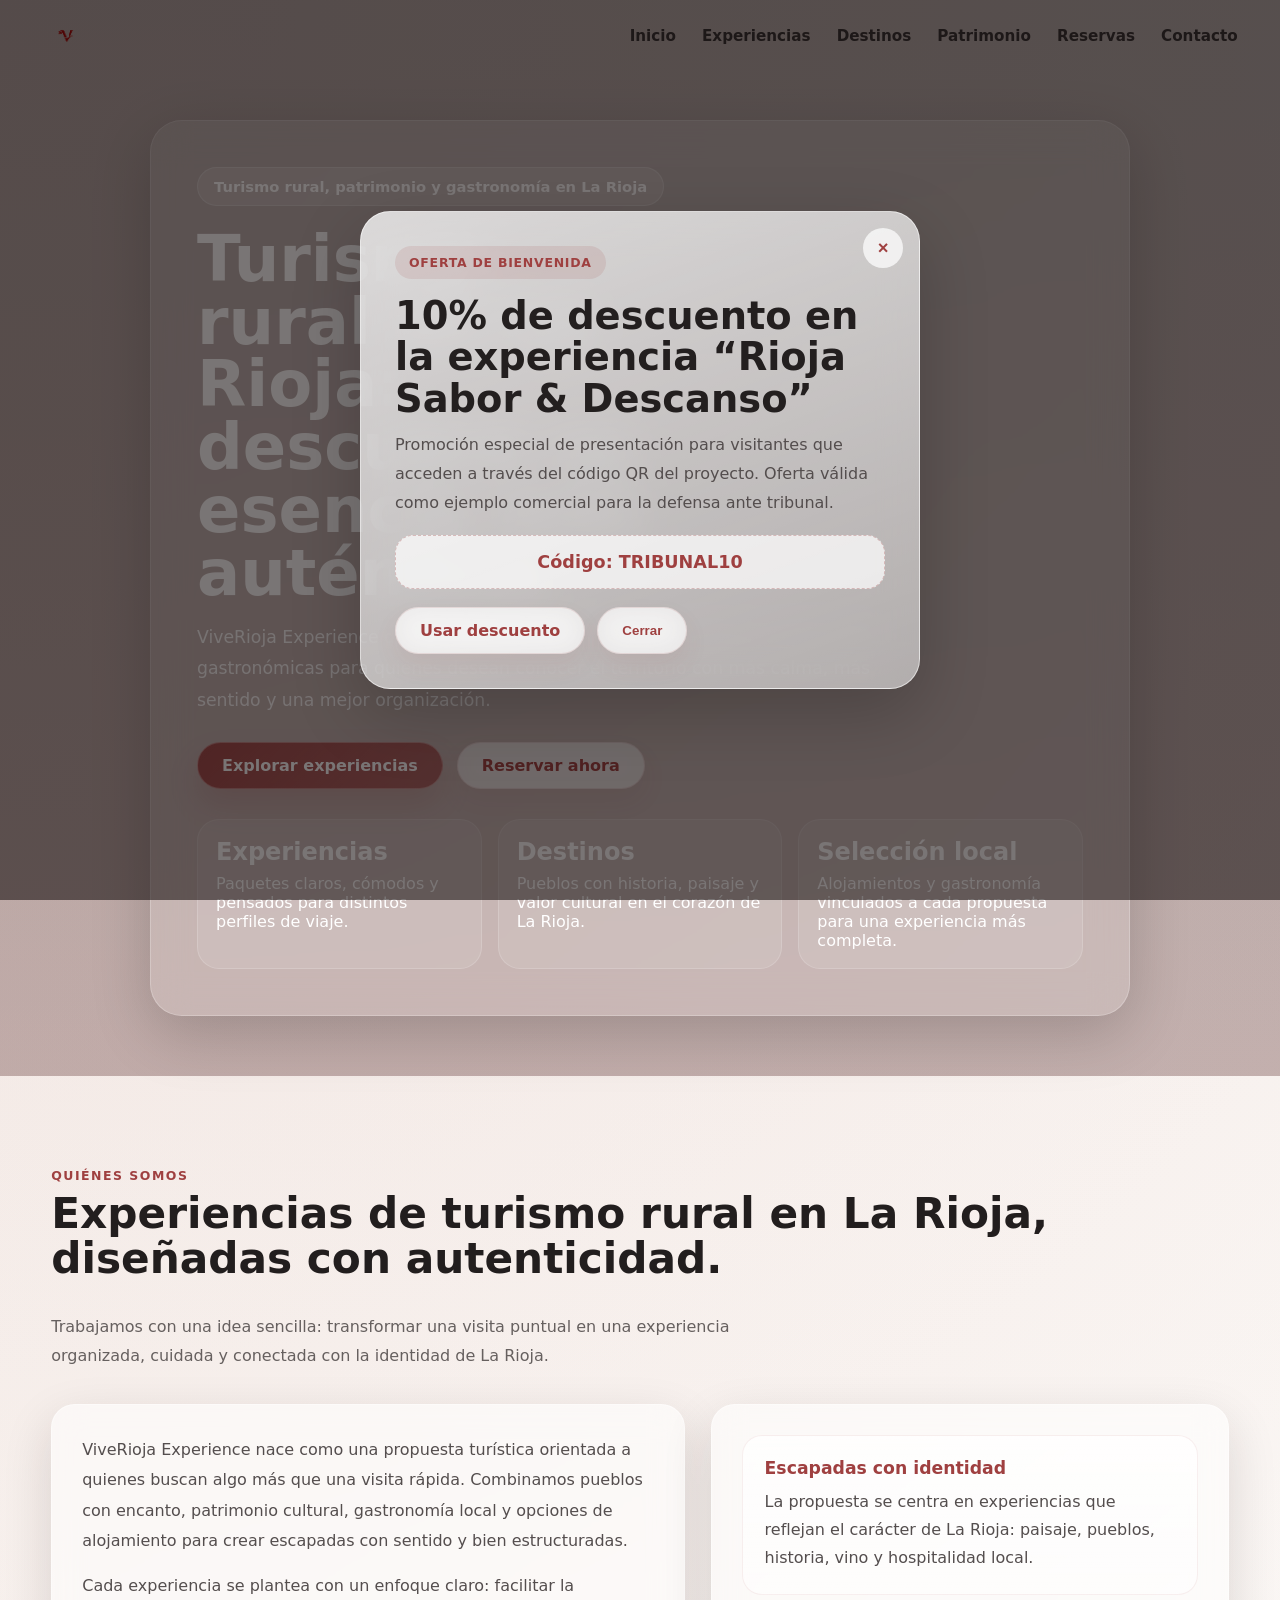
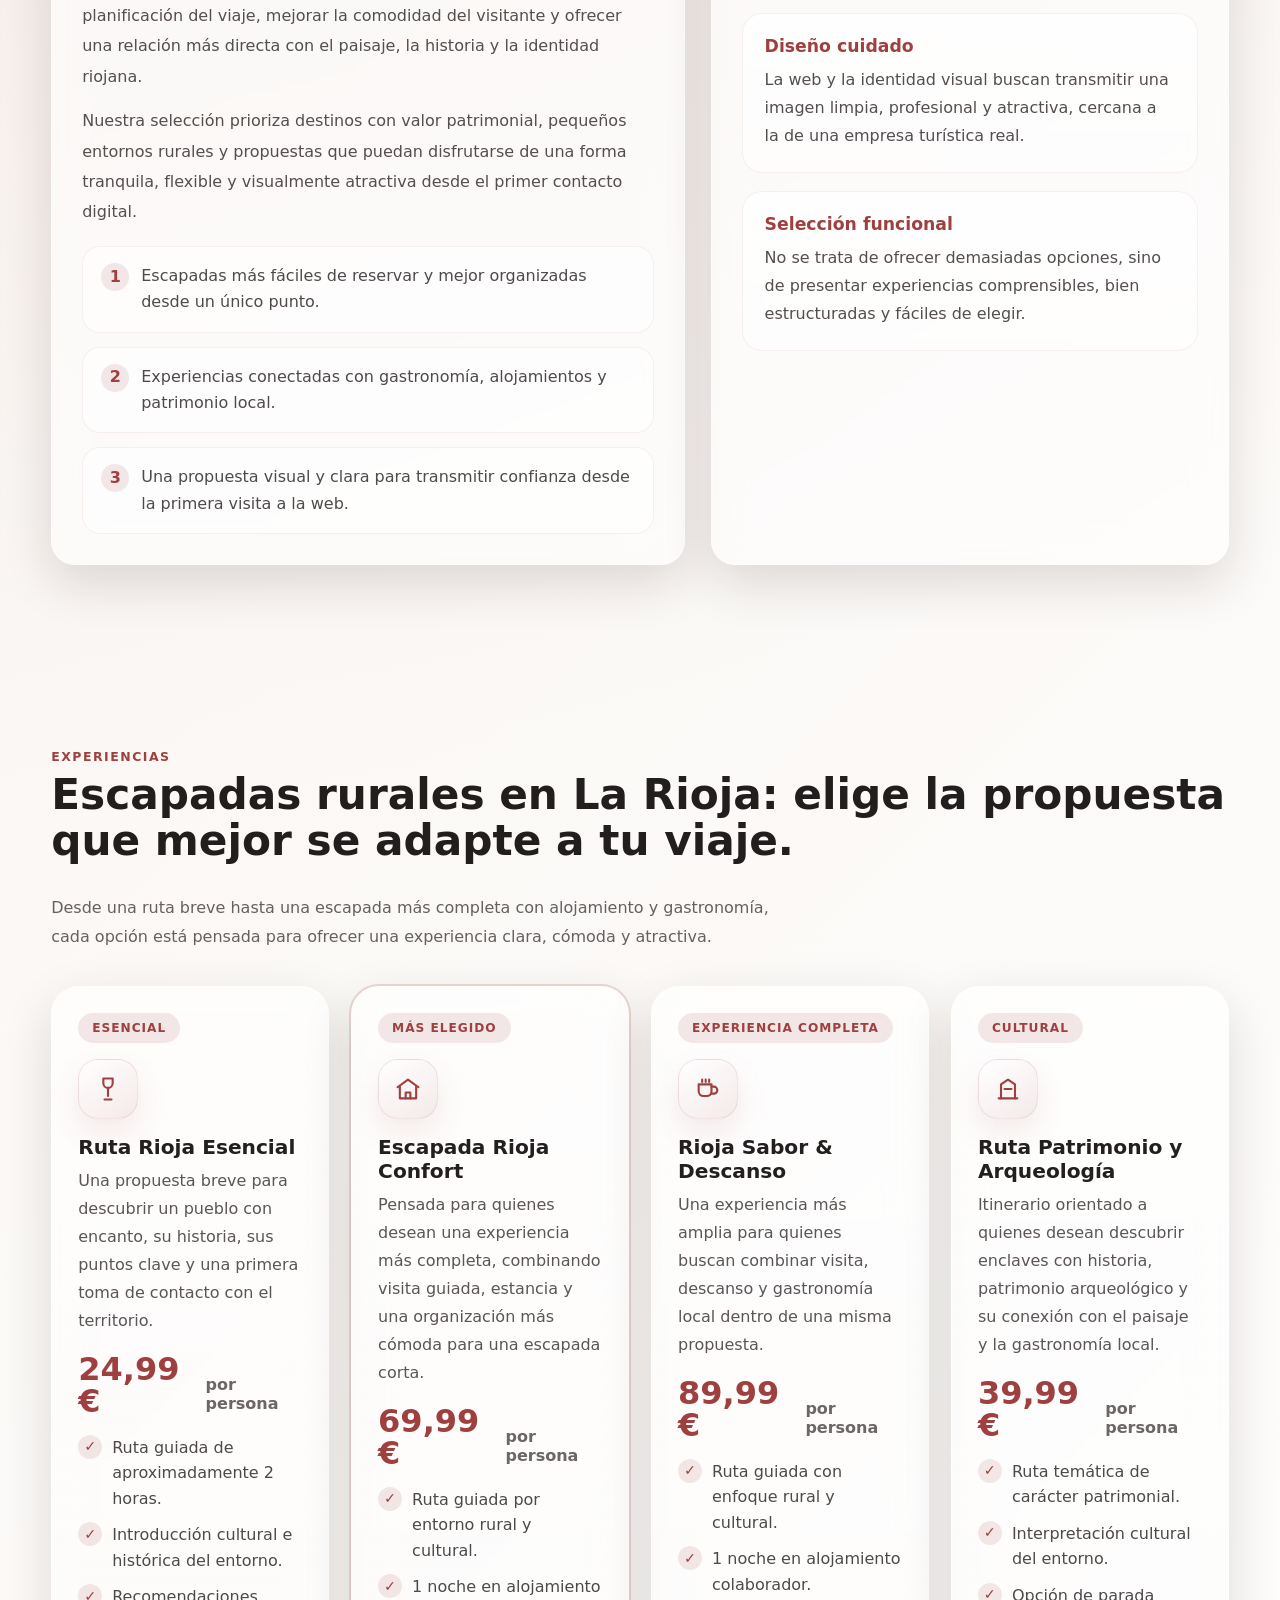
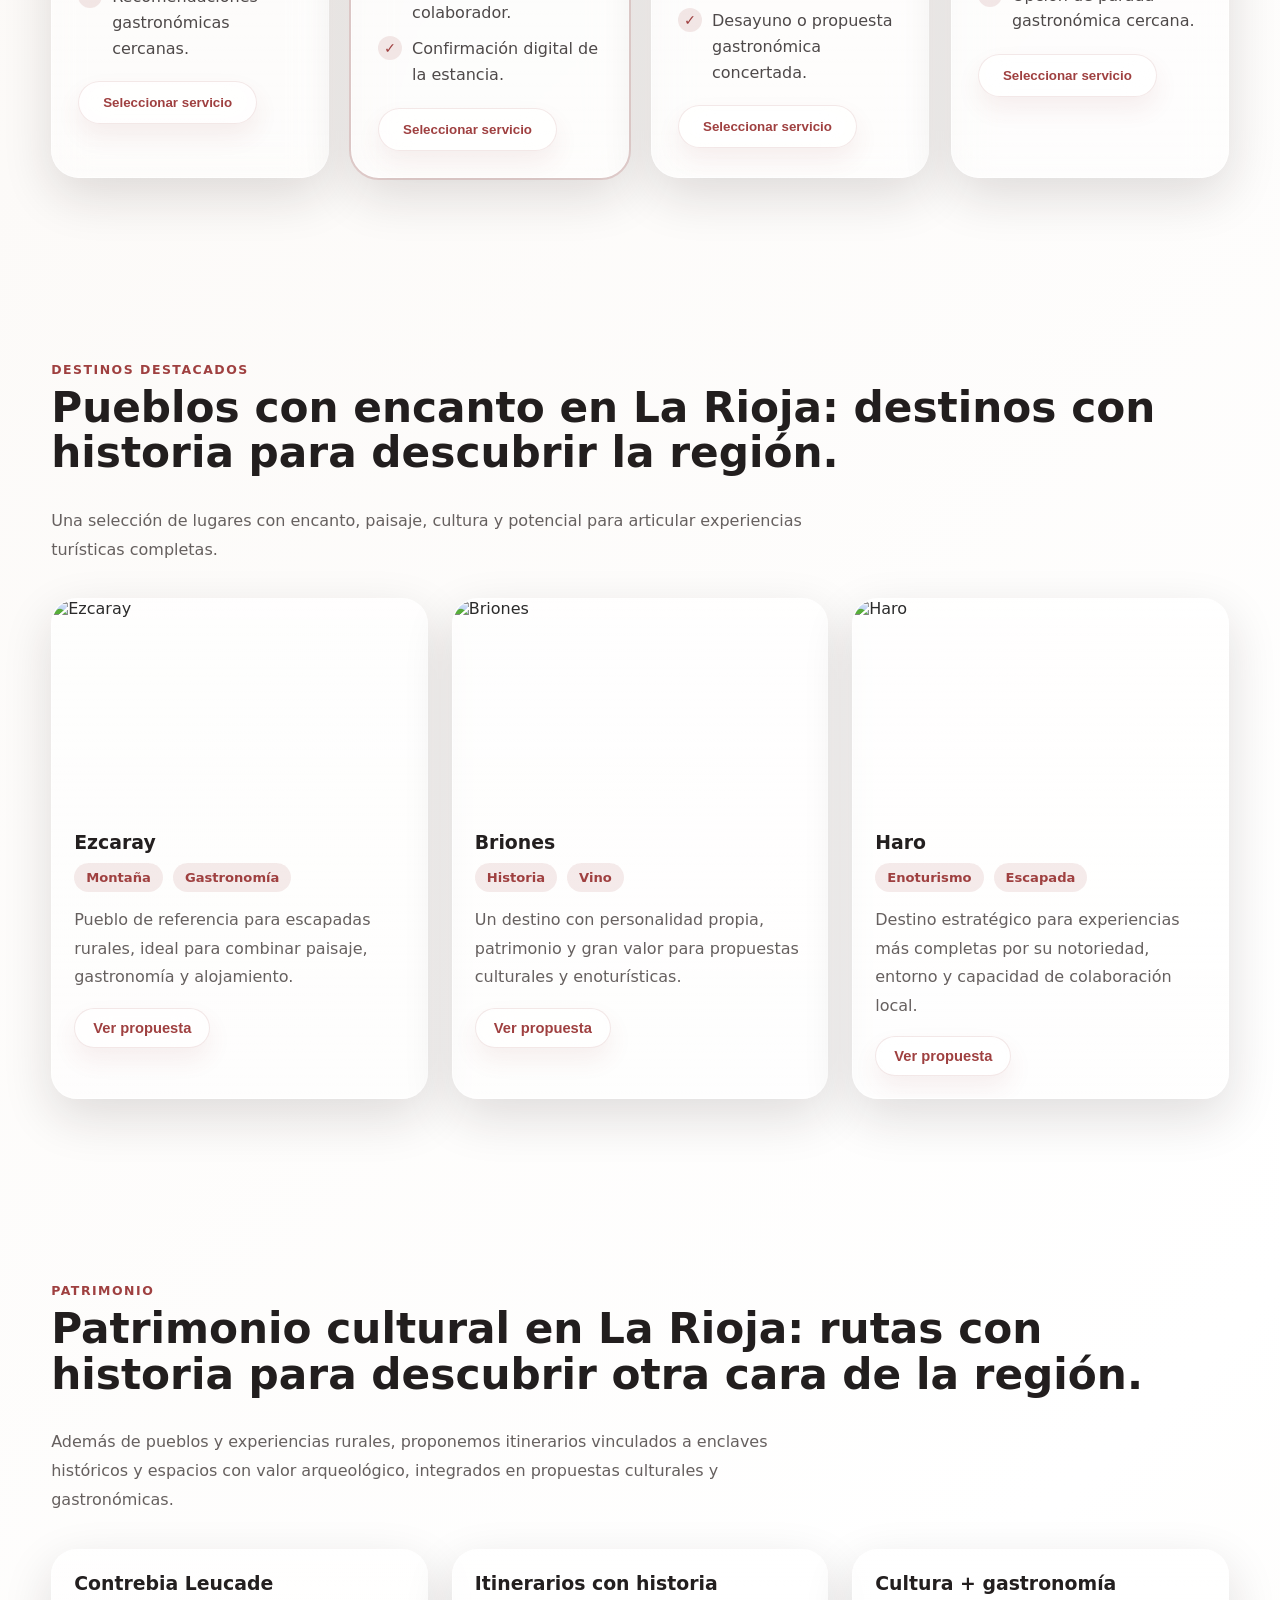
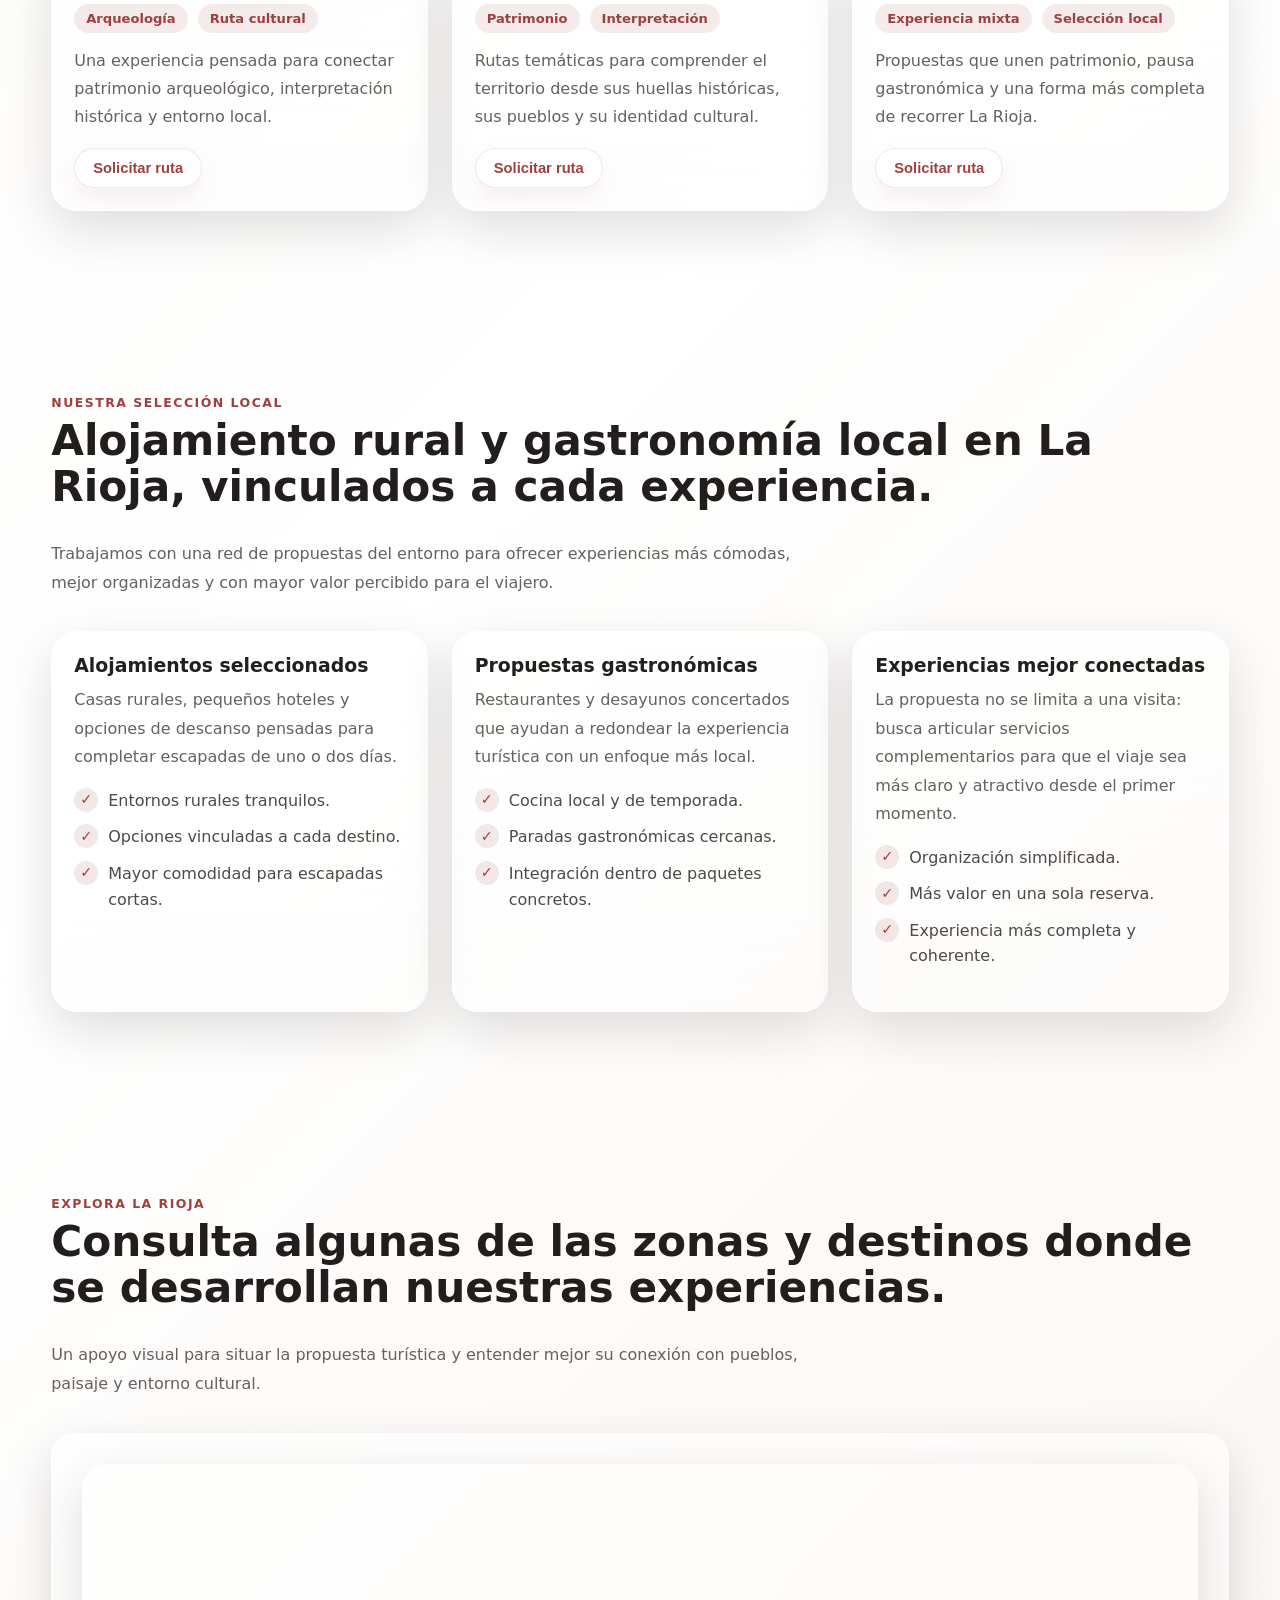
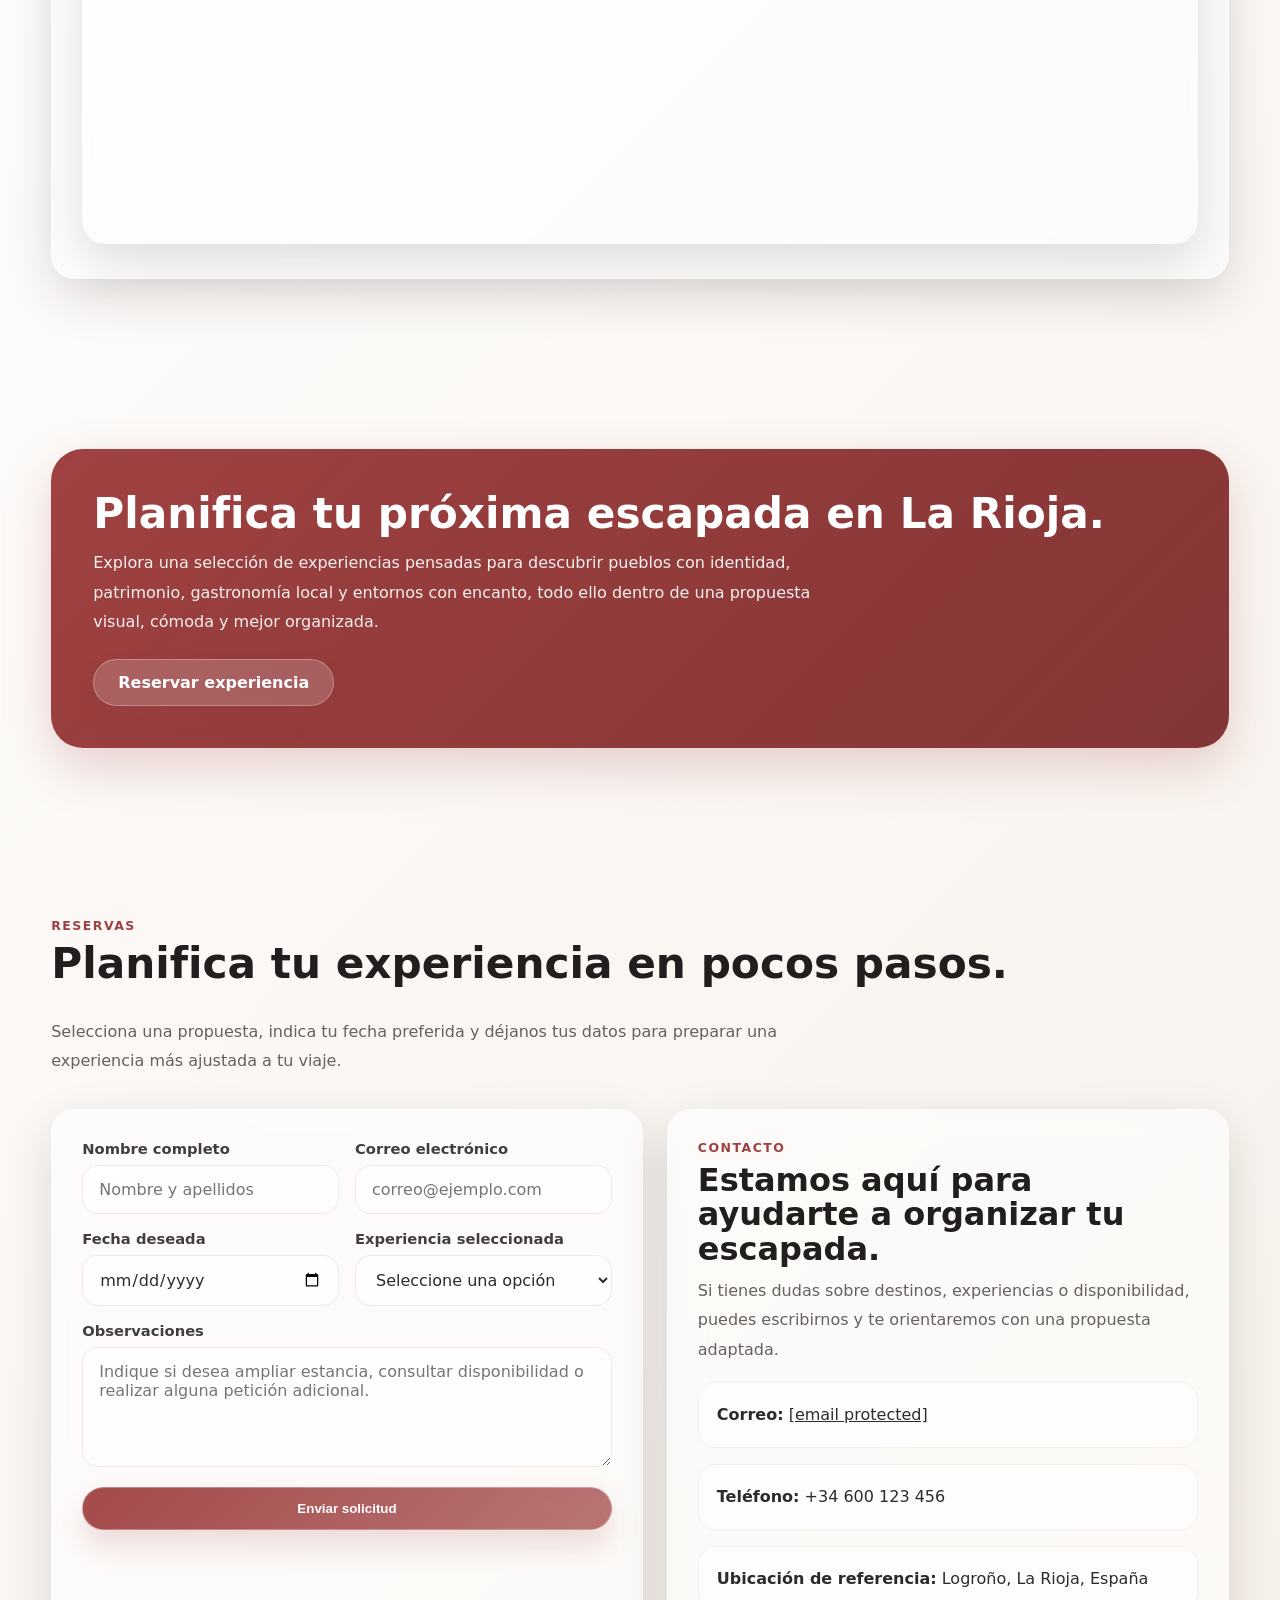
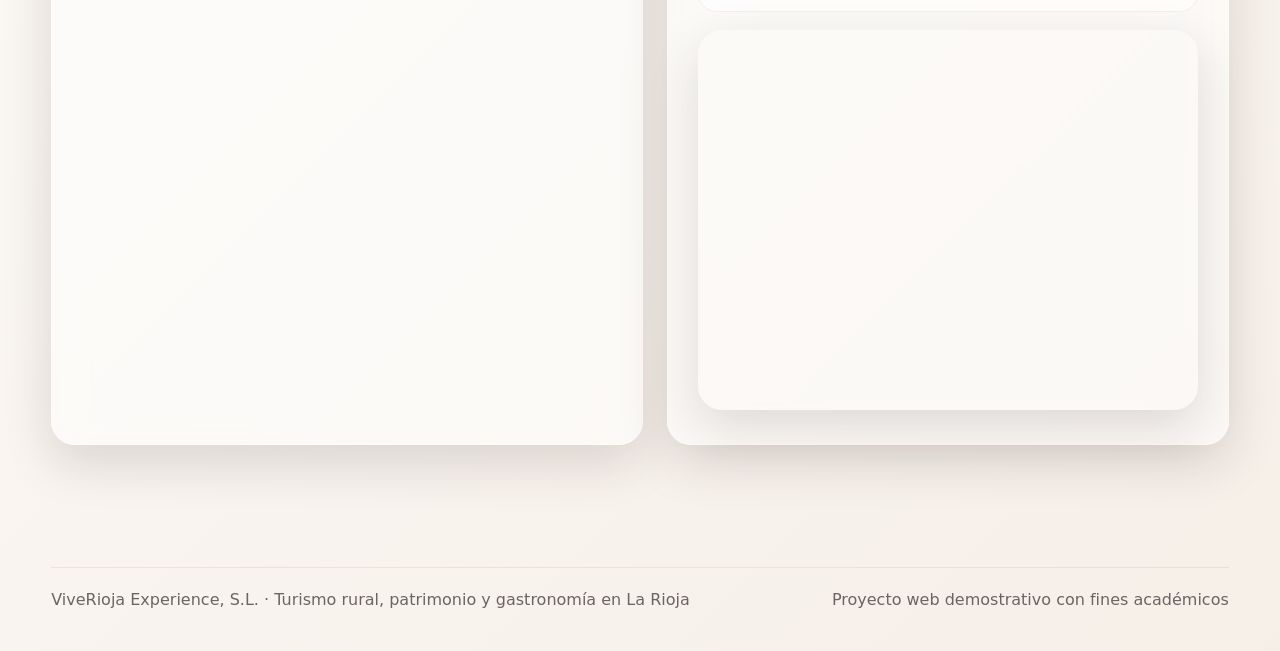
==== commit 6930e324: "Add files via upload" ====
--- a/viverioja-experience/index.html
+++ b/viverioja-experience/index.html
@@ -3,11 +3,31 @@
 <head>
   <meta charset="UTF-8" />
   <meta name="viewport" content="width=device-width, initial-scale=1.0" />
-  <title>ViveRioja Experience, S.L.</title>
-  <meta name="description" content="ViveRioja Experience — Turismo rural, patrimonio y gastronomía en La Rioja. Experiencias auténticas para descubrir la región." />
+  <!-- ── SEO: Title & Meta básicos ── -->
+  <title>ViveRioja Experience — Turismo rural en La Rioja | Escapadas y rutas</title>
+  <meta name="description" content="Descubre La Rioja con ViveRioja: escapadas rurales, rutas de patrimonio y gastronomía local. Reserva tu experiencia desde 24,99 €." />
   <meta name="author" content="ViveRioja Experience, S.L." />
+  <meta name="keywords" content="turismo rural La Rioja, escapada rural La Rioja, experiencias turísticas La Rioja, ruta vino La Rioja, pueblos bonitos La Rioja, patrimonio cultural La Rioja" />
   <link rel="canonical" href="https://viverioja.es/" />
   <link rel="icon" href="data:image/svg+xml,<svg xmlns='http://www.w3.org/2000/svg' viewBox='0 0 100 100'><text y='.9em' font-size='90'>🍷</text></svg>" />
+
+  <!-- ── SEO: Open Graph (redes sociales y WhatsApp) ── -->
+  <meta property="og:title" content="ViveRioja Experience — Turismo rural en La Rioja" />
+  <meta property="og:description" content="Escapadas rurales, rutas culturales y gastronomía en La Rioja. Reserva desde 24,99 €." />
+  <meta property="og:type" content="website" />
+  <meta property="og:url" content="https://viverioja.es/" />
+  <meta property="og:image" content="https://viverioja.es/img/og-preview.jpg" />
+  <meta property="og:locale" content="es_ES" />
+  <meta property="og:site_name" content="ViveRioja Experience" />
+
+  <!-- ── SEO: Twitter Card ── -->
+  <meta name="twitter:card" content="summary_large_image" />
+  <meta name="twitter:title" content="ViveRioja Experience — Turismo rural en La Rioja" />
+  <meta name="twitter:description" content="Escapadas rurales, rutas culturales y gastronomía en La Rioja. Reserva desde 24,99 €." />
+  <meta name="twitter:image" content="https://viverioja.es/img/og-preview.jpg" />
+
+  <!-- ── Rendimiento: preload imagen hero (LCP) ── -->
+  <link rel="preload" as="image" href="https://images.unsplash.com/photo-1506377247377-2a5b3b417ebb?auto=format&fit=crop&w=1200&q=75" />
 
   <style>
     :root {
@@ -176,7 +196,7 @@
       padding: 120px 0 60px;
       background:
         linear-gradient(rgba(18,12,12,0.30), rgba(73,22,22,0.30)),
-        url('https://images.unsplash.com/photo-1506377247377-2a5b3b417ebb?auto=format&fit=crop&w=1800&q=80') center/cover fixed;
+        url('https://images.unsplash.com/photo-1506377247377-2a5b3b417ebb?auto=format&fit=crop&w=1200&q=75') center/cover fixed;
       color: white;
     }
 
@@ -916,7 +936,7 @@
   <header class="hero" id="inicio">
     <div class="hero-card fade-up show">
       <span class="eyebrow-light">Turismo rural, patrimonio y gastronomía en La Rioja</span>
-      <h1>Descubre La Rioja más auténtica.</h1>
+      <h1>Turismo rural en La Rioja: descubre su esencia más auténtica.</h1>
       <p>
         ViveRioja Experience diseña escapadas rurales, rutas culturales y experiencias gastronómicas para quienes desean conocer el territorio con más calma, más sentido y una mejor organización.
       </p>
@@ -950,7 +970,7 @@
         <div class="section-head fade-up">
           <div>
             <div class="eyebrow">Quiénes somos</div>
-            <h2>Experiencias diseñadas para vivir el territorio con más autenticidad.</h2>
+            <h2>Experiencias de turismo rural en La Rioja, diseñadas con autenticidad.</h2>
           </div>
           <p class="section-copy">
             Trabajamos con una idea sencilla: transformar una visita puntual en una experiencia organizada, cuidada y conectada con la identidad de La Rioja.
@@ -1003,7 +1023,7 @@
         <div class="section-head fade-up">
           <div>
             <div class="eyebrow">Experiencias</div>
-            <h2>Elige la propuesta que mejor se adapte a tu viaje.</h2>
+            <h2>Escapadas rurales en La Rioja: elige la propuesta que mejor se adapte a tu viaje.</h2>
           </div>
           <p class="section-copy">
             Desde una ruta breve hasta una escapada más completa con alojamiento y gastronomía, cada opción está pensada para ofrecer una experiencia clara, cómoda y atractiva.
@@ -1149,7 +1169,7 @@
         <div class="section-head fade-up">
           <div>
             <div class="eyebrow">Destinos destacados</div>
-            <h2>Pueblos y entornos con historia para descubrir La Rioja de otra manera.</h2>
+            <h2>Pueblos con encanto en La Rioja: destinos con historia para descubrir la región.</h2>
           </div>
           <p class="section-copy">
             Una selección de lugares con encanto, paisaje, cultura y potencial para articular experiencias turísticas completas.
@@ -1204,7 +1224,7 @@
         <div class="section-head fade-up">
           <div>
             <div class="eyebrow">Patrimonio</div>
-            <h2>Rutas con historia para descubrir otra cara de La Rioja.</h2>
+            <h2>Patrimonio cultural en La Rioja: rutas con historia para descubrir otra cara de la región.</h2>
           </div>
           <p class="section-copy">
             Además de pueblos y experiencias rurales, proponemos itinerarios vinculados a enclaves históricos y espacios con valor arqueológico, integrados en propuestas culturales y gastronómicas.
@@ -1256,7 +1276,7 @@
         <div class="section-head fade-up">
           <div>
             <div class="eyebrow">Nuestra selección local</div>
-            <h2>Alojamientos y gastronomía vinculados a cada experiencia.</h2>
+            <h2>Alojamiento rural y gastronomía local en La Rioja, vinculados a cada experiencia.</h2>
           </div>
           <p class="section-copy">
             Trabajamos con una red de propuestas del entorno para ofrecer experiencias más cómodas, mejor organizadas y con mayor valor percibido para el viajero.
@@ -1530,5 +1550,90 @@
     setTimeout(openPromo, 1800);
 
   </script>
+
+  <!-- ── SEO: Datos estructurados Schema.org ── -->
+  <script type="application/ld+json">
+  {
+    "@context": "https://schema.org",
+    "@type": "TouristInformationCenter",
+    "name": "ViveRioja Experience, S.L.",
+    "description": "Turismo rural, patrimonio cultural y gastronomía en La Rioja. Escapadas rurales organizadas para descubrir pueblos con encanto, rutas de patrimonio y experiencias gastronómicas.",
+    "url": "https://viverioja.es",
+    "logo": "https://viverioja.es/img/logo-viverioja.png",
+    "image": "https://images.unsplash.com/photo-1506377247377-2a5b3b417ebb?auto=format&fit=crop&w=1200&q=75",
+    "telephone": "+34600123456",
+    "email": "info@viverioja.es",
+    "priceRange": "€€",
+    "currenciesAccepted": "EUR",
+    "address": {
+      "@type": "PostalAddress",
+      "streetAddress": "Centro de Logroño",
+      "addressLocality": "Logroño",
+      "addressRegion": "La Rioja",
+      "postalCode": "26001",
+      "addressCountry": "ES"
+    },
+    "geo": {
+      "@type": "GeoCoordinates",
+      "latitude": 42.4650,
+      "longitude": -2.4456
+    },
+    "areaServed": {
+      "@type": "State",
+      "name": "La Rioja"
+    },
+    "hasOfferCatalog": {
+      "@type": "OfferCatalog",
+      "name": "Experiencias turísticas en La Rioja",
+      "itemListElement": [
+        {
+          "@type": "Offer",
+          "itemOffered": {
+            "@type": "TouristTrip",
+            "name": "Ruta Rioja Esencial",
+            "description": "Ruta de turismo rural por La Rioja con visitas a pueblos con encanto y patrimonio cultural."
+          },
+          "price": "24.99",
+          "priceCurrency": "EUR"
+        },
+        {
+          "@type": "Offer",
+          "itemOffered": {
+            "@type": "TouristTrip",
+            "name": "Escapada Rioja Confort",
+            "description": "Escapada rural con alojamiento y gastronomía local en La Rioja."
+          },
+          "price": "69.99",
+          "priceCurrency": "EUR"
+        },
+        {
+          "@type": "Offer",
+          "itemOffered": {
+            "@type": "TouristTrip",
+            "name": "Rioja Sabor & Descanso",
+            "description": "Experiencia gastronómica y de descanso en entornos rurales de La Rioja."
+          },
+          "price": "89.99",
+          "priceCurrency": "EUR"
+        },
+        {
+          "@type": "Offer",
+          "itemOffered": {
+            "@type": "TouristTrip",
+            "name": "Ruta Patrimonio y Arqueología",
+            "description": "Ruta de patrimonio cultural y arqueología por los yacimientos y monumentos de La Rioja."
+          },
+          "price": "39.99",
+          "priceCurrency": "EUR"
+        }
+      ]
+    },
+    "sameAs": [
+      "https://www.tripadvisor.es",
+      "https://www.google.com/maps"
+    ]
+  }
+  </script>
+
 </body>
 </html>
